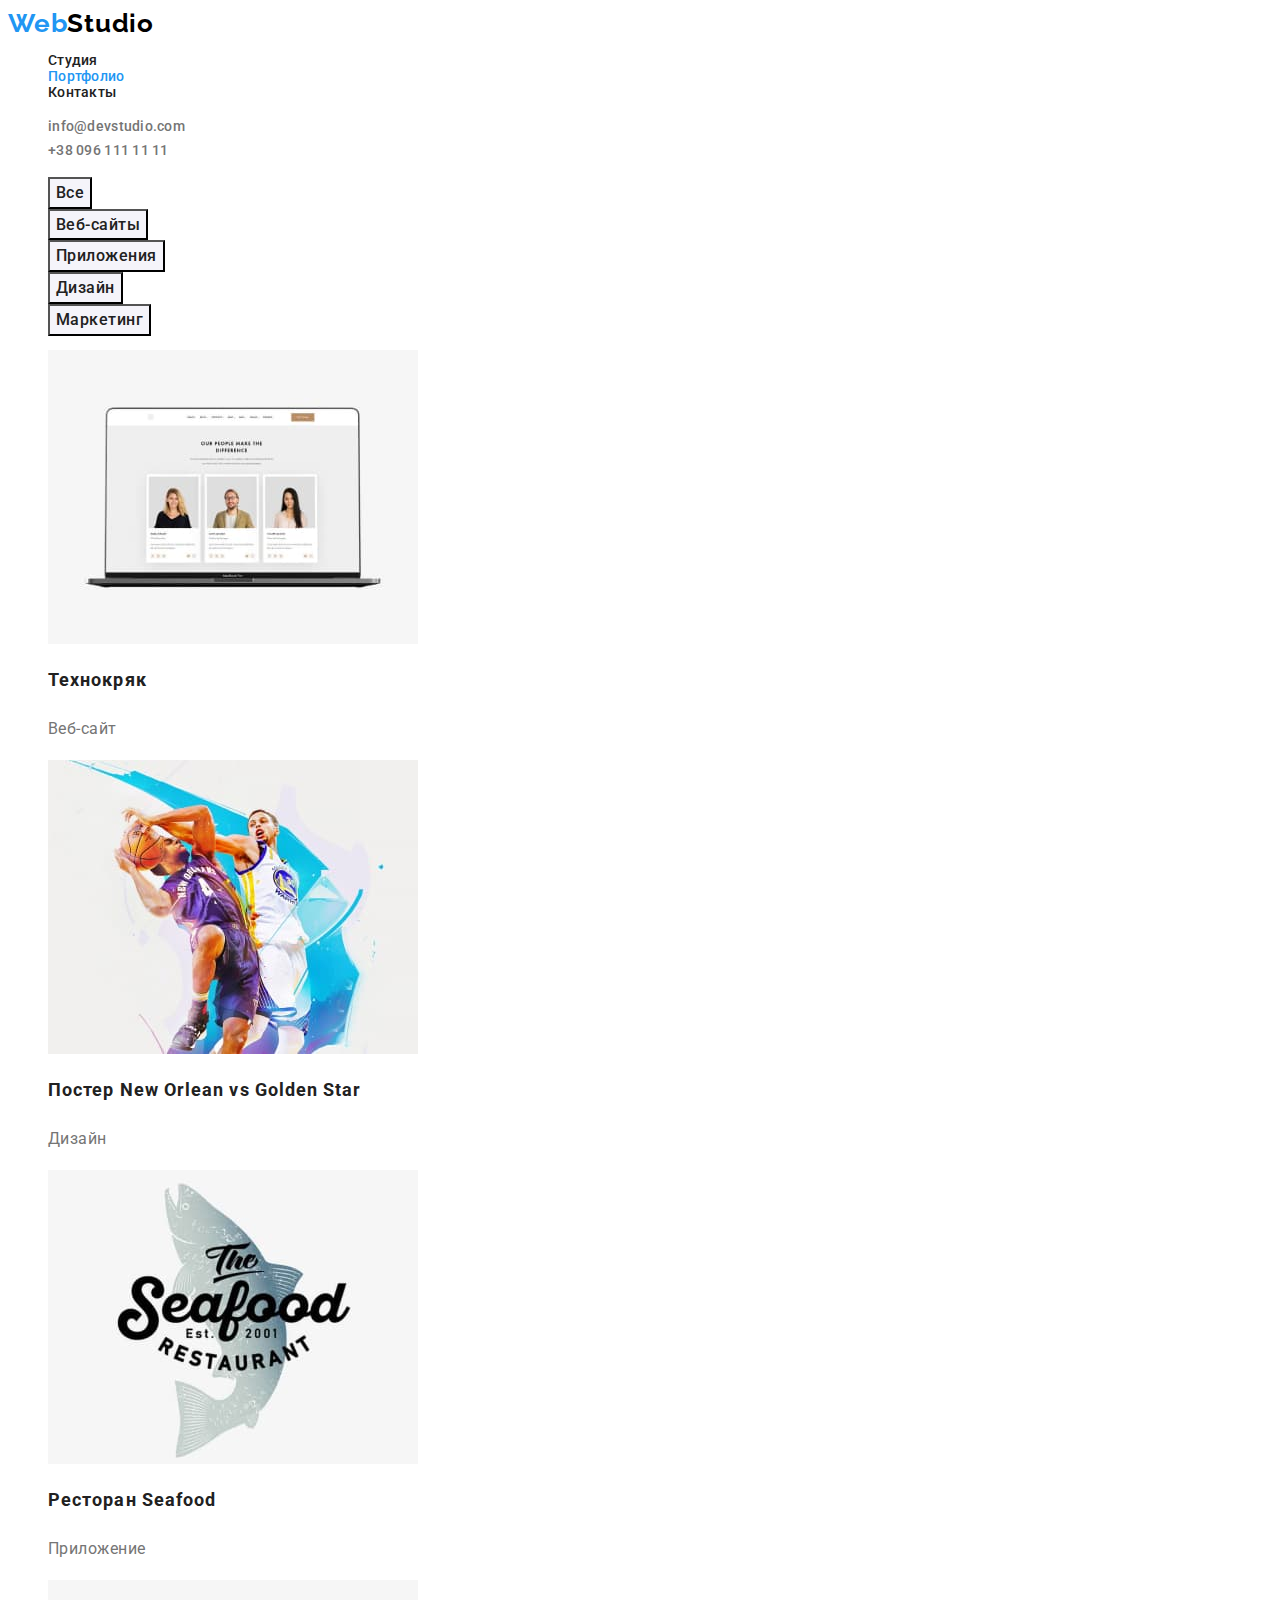
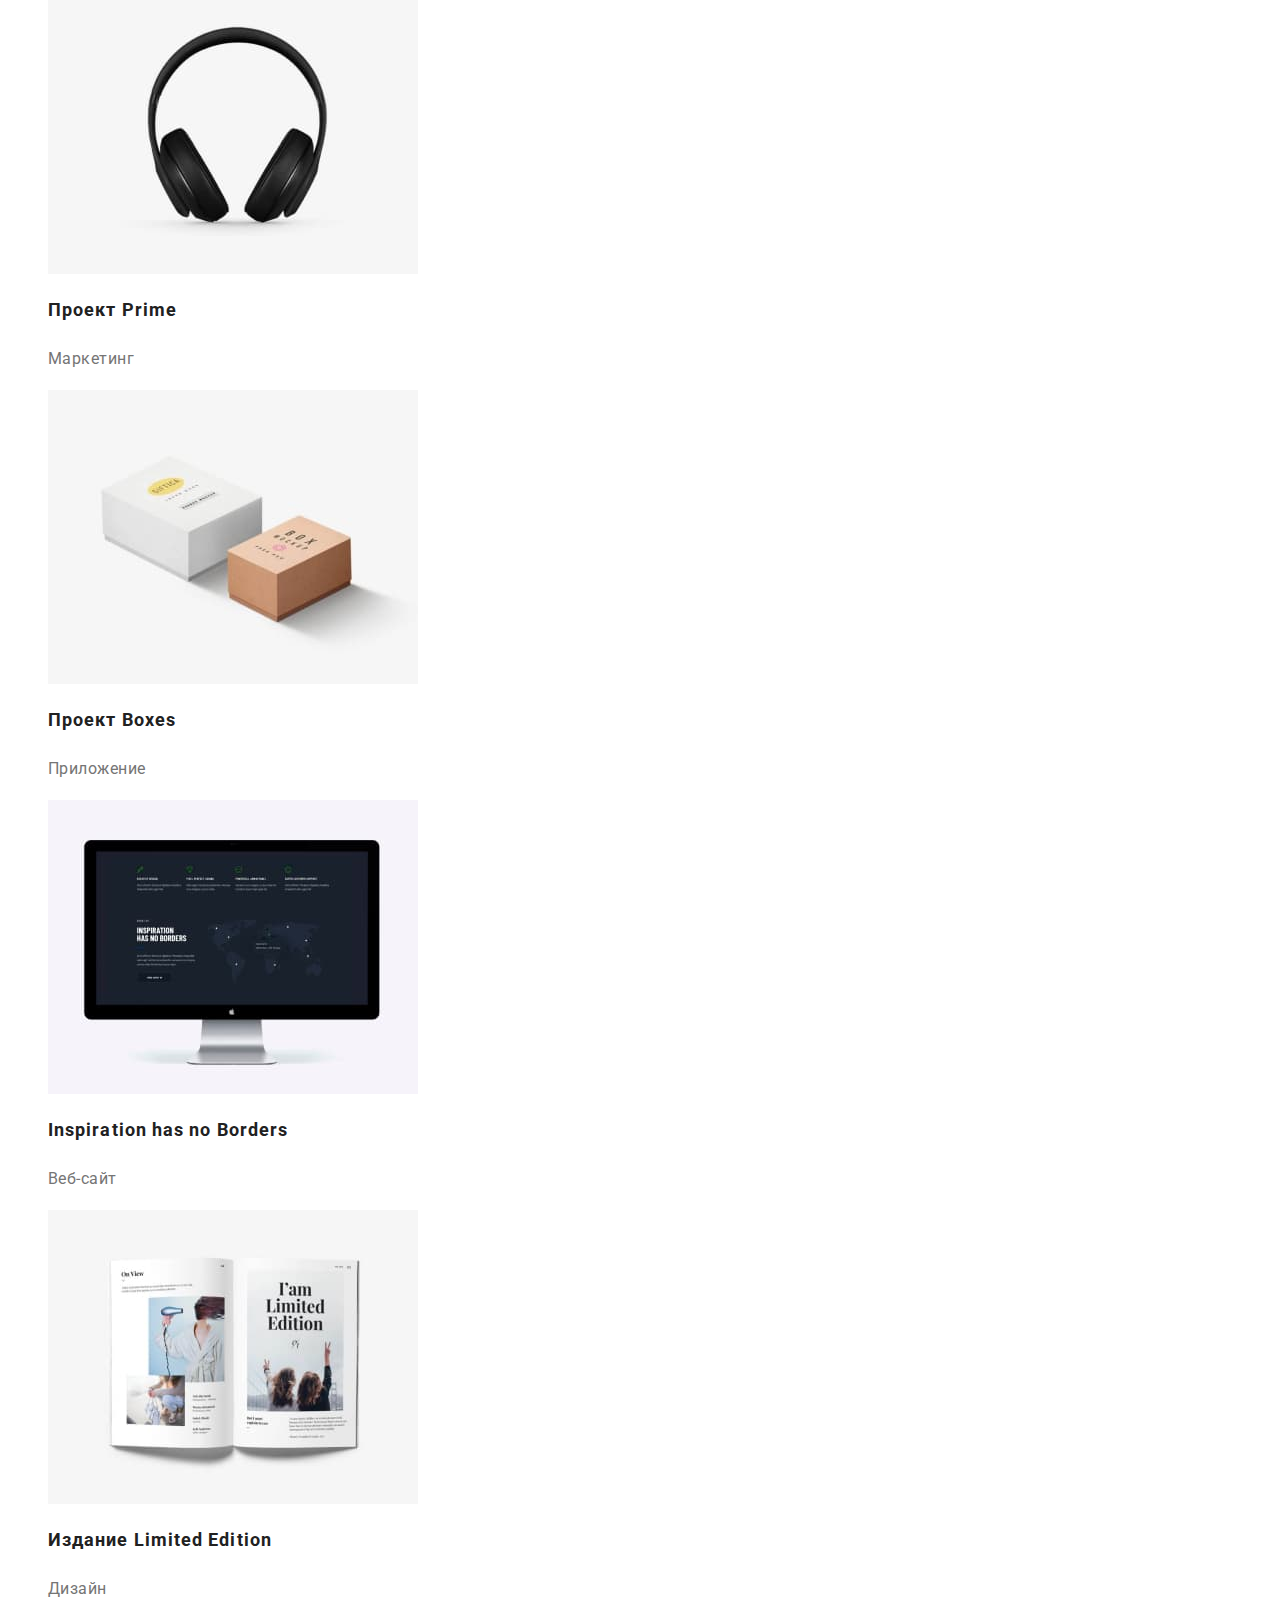
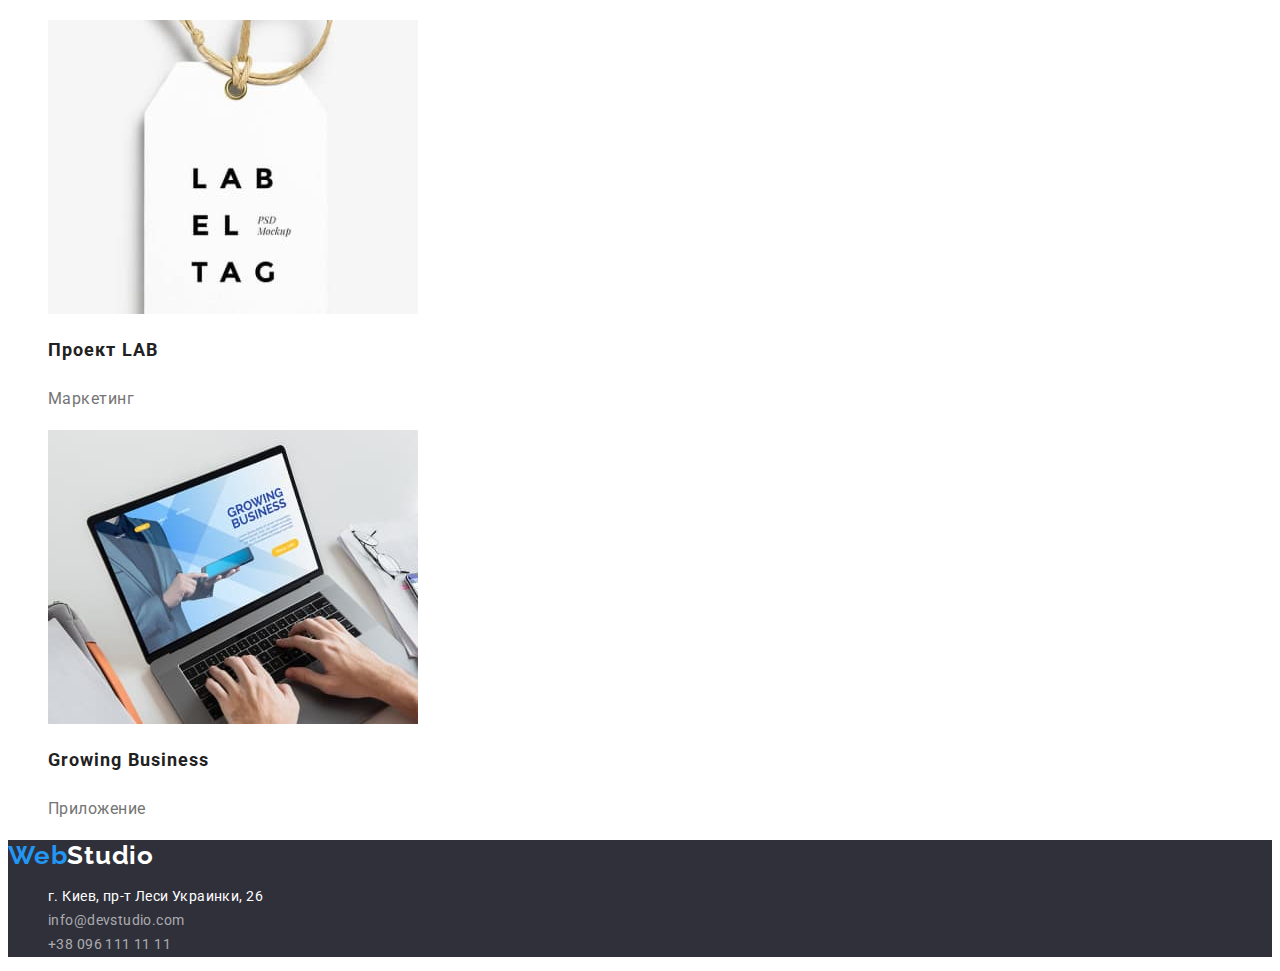
==== portfolio.html @ 0db624c7 "Initial commit" ====
<!DOCTYPE html>
<html lang="ru">
<head>
    <meta charset="UTF-8">
    <meta http-equiv="X-UA-Compatible" content="IE=edge">
    <meta name="viewport" content="width=device-width, initial-scale=1.0">
    <title>Document</title>
    <link rel="preconnect" href="https://fonts.googleapis.com">
<link rel="preconnect" href="https://fonts.gstatic.com" crossorigin>
<link href="https://fonts.googleapis.com/css2?family=Raleway:wght@700&family=Roboto:wght@400;500;700;900&display=swap" rel="stylesheet">
<link rel="stylesheet" href="./css/styles.css">
</head>
<body>
    <header class="header">
        <nav class="navigation">
            <a href="" class="logo link">Web<span class="header-logo">Studio</span></a>
            <ul class="list-item list">
                <li class="item link">
                    <a class="link" href="./index.html">Студия</a>
                </li>
                <li class="item link">
                    <a class="link current" href="./portfolio.html">Портфолио</a>
                </li>
                <li class="item link">
                    <a class="link" href="">Контакты</a>
                </li>
            </ul>
        </nav>
        <ul class="list">
            <li class="contacts-list link">
                <a class="mail link" href="mailto:info@devstudio.com">info@devstudio.com</a>
            </li>
            <li class="contacts-list link">
                <a class="phone link" href="tel:+380961111111">+38 096 111 11 11</a>
            </li>
        </ul>
</header>
<main>

    <!-- кнопки фильтра -->

    <section class="filter">
        <h1 class="visually-hidden">фильтр</h1>
        <ul class="filter-list list">
            <li class="filter-item link">
        <button class="filter-button" type="button">Все</button>
    </li>
    <li class="filter-item link">
        <button class="filter-button" type="button">Веб-сайты</button>
    </li>
    <li class="filter-item link">
        <button class="filter-button" type="button">Приложения</button>
    </li>
    <li class="filter-item link">
        <button class="filter-button" type="button">Дизайн</button>
    </li>
    <li class="filter-item link">
        <button class="filter-button" type="button">Маркетинг</button>
    </li>
    </ul>
        <ul class="work-examples-list list">
            <li class="examples-item link">
                <img src="./images/portfolio/img-tehnokryak.jpg" alt="Технокряк" width="370" height="294">
                <h2 class="header-example">Технокряк</h2>
                <p class="text-example">Веб-сайт</p>
            </li>
            <li class="examples-item link">
                <img src="./images/portfolio/img-poster.jpg" alt="Постер New Orlean vs Golden Star" width="370" height="294">
                <h2 class="header-example">Постер New Orlean vs Golden Star</h2>
                <p class="text-example">Дизайн</p>
            </li>
            <li class="examples-item link">
                <img src="./images/portfolio/img-seafood.jpg" alt="Ресторан Seafood" width="370" height="294">
                <h2 class="header-example">Ресторан Seafood</h2>
                <p class="text-example">Приложение</p>
            </li>
            <li class="examples-item link">
                <img src="./images/portfolio/img-prime.jpg" alt="Проект Prime" width="370" height="294">
                <h2 class="header-example">Проект Prime</h2>
                <p class="text-example">Маркетинг</p>
            </li>
            <li class="examples-item link">
                <img src="./images/portfolio/img-boxes.jpg" alt="Проект Boxes" width="370" height="294">
                <h2 class="header-example">Проект Boxes</h2>
                <p class="text-example">Приложение</p>
            </li>
            <li class="examples-item link">
                <img src="./images/portfolio/img-inspirationhasnoborders.jpg" alt="Inspiration has no Borders" width="370" height="294">
                <h2 class="header-example">Inspiration has no Borders</h2>
                <p class="text-example" >Веб-сайт</p>
            </li>
            <li class="examples-item link">
                <img src="./images/portfolio/img-limitededition.jpg" alt="НИздание Limited Edition" width="370" height="294">
                <h2 class="header-example">Издание Limited Edition</h2>
                <p class="text-example">Дизайн</p>
            </li>
            <li class="examples-item link">
                <img src="./images/portfolio/img-lab.jpg" alt="Проект LAB" width="370" height="294">
                <h2 class="header-example">Проект LAB</h2>
                <p class="text-example">Маркетинг</p>
            </li>
            <li class="examples-item link">
                <img src="./images/portfolio/img-growingbusiness.jpg" alt="Growing Business" width="370" height="294">
                <h2 class="header-example">Growing Business</h2>
                <p class="text-example">Приложение</p>
            </li>
        </ul>
    </section>  
</main>  
<footer class="logo-contacts">
        <a href="" class="logo link">Web<span class="footer-logo">Studio</span> </a>
        <address class="footer-address">
            <ul class="footer-contacts list">
                <li class="link"><a class="contacts-link link" href="https://goo.gl/maps/XvVAJL7zwZZcy64VA" target="_blank"
                        rel="noopener nofollow noreferrer">г. Киев, пр-т Леси Украинки, 26</a></li>
                <li class="link"><a class="contacts-list link" href="mailto:info@devstudio.com">info@devstudio.com</a></li>
                <li class="link"><a class="contacts-list link" href="tel:+380961111111">+38 096 111 11 11</a></li>
            </ul>
</address>
</footer>
</body>
</html>
---- css/styles.css ----
:root {
--main-font:'Roboto', sans-serif;
--secondary-font: 'Raleway', sans-serif;

/* text colors */
--main-txt-cl:#757575;
--secondary-txt-cl:#212121;
--accent-txt-cl: #2196F3; 
--next1-txt-cl: #000000;
--next2-txt-cl: #FFFFFF;

/* bacground colors */ 

--main-bg-cl: #ffffff;
--secondary-bg-cl: #2f303a;
--accent-bg-cl: #2196F3;
--next1-bg-cl:#F5F4FA;

}
/* Главная */
body {
    font-family: var(--main-font);
    font-size: 14px;
    letter-spacing: 0.03em;
    color: var(--main-txt-cl);
    background-color:var(--main-bg-cl)
}
address {
    font-style: normal;
}
.link {
    text-decoration: none;
    color: inherit;
}
.visually-hidden {
    position: absolute;
    width: 1px;
    height: 1px;
    margin: -1px;
    border: 0;
    padding: 0;

    white-space: nowrap;
    clip-path: inset(100%);
    clip: rect(0 0 0 0);
    overflow: hidden;
}
/* навигация */

.logo {
    font-family: var(--secondary-font);
    font-weight: 700;
    font-size: 26px;
    line-height: 1.19;
    letter-spacing: 0.03em;

    color: var(--accent-txt-cl);
}
.header-logo {
    font-family: var(--secondary-font);
    font-weight: 700;
    font-size: 26px;
    line-height: 1.19;
    letter-spacing: 0.03em;

    color: var(--next1-txt-cl);
}
.item {
    font-weight: 500;
    font-size: 14px;
    line-height: 1.14;
    letter-spacing: 0.02em;

    color: var(--secondary-txt-cl);
}
.current {
    color: var(--accent-txt-cl);
}
.link:hover,
.link:focus {
    color: var(--accent-txt-cl);
}
.list {
    list-style: none;
}
/* контакты */

.mail,
.phone {
    font-weight: 500;
    font-size: 14px;
    line-height: 1.14;
    letter-spacing: 0.02em;

    color: var(--main-txt-cl);
}

/* основная часть */
/* hero */
.hero {
    background-color: var(--secondary-bg-cl) ;
}
.title-first {
    font-weight: 900;
    font-size: 44px;
    line-height: 1.36;
    text-align: center;
    letter-spacing: 0.06em;
    text-transform: uppercase;

    color: var(--next2-txt-cl);
}
.button {
    font-family: inherit;
    font-style: normal;
    font-weight: 700;
    font-size: 16px;
    line-height: 1.88;
    display: flex;
    align-items: center;
    text-align: center;
    letter-spacing: 0.06em;

    color: var(--next2-txt-cl);
    background-color: var(--accent-bg-cl);

    cursor: pointer;
}
.button:hover,
.button:focus {
    background-color: #188CE8;
}

/* особенности */

.title-third {
    font-weight: 700;
    font-size: 14px;
    line-height: 1.14;
    letter-spacing: 0.03em;
    text-transform: uppercase;

    color: var(--secondary-txt-cl);
}
.features-text {
    font-size: 14px;
    letter-spacing: 0.03em;
    color: var(--main-txt-cl);
}

/* виды работ */

.work {
    font-weight: 700;
    font-size: 36px;
    line-height: 1.17;
    text-align: center;
    letter-spacing: 0.03em;

    color: var(--secondary-txt-cl);
}

/* команда */

.employees {
    background-color: var(--next1-bg-cl);
}
.team {
    font-weight: 700;
    font-size: 36px;
    line-height: 1.17;
    text-align: center;
    letter-spacing: 0.03em;

    color: var(--secondary-txt-cl);
}
.title-item {
    font-weight: 500;
    font-size: 16px;
    line-height: 1.19;
    text-align: center;
    letter-spacing: 0.03em;

    color: var(--secondary-txt-cl);
}
.team-text {
    font-size: 16px;
    line-height: 1.19;
    text-align: center;
    letter-spacing: 0.03em;

    color: var(--main-txt-cl);
}

/* футер */

.logo-contacts {
    background-color: var(--secondary-bg-cl);
}
.footer-logo {
    font-family: var(--secondary-font);
    font-weight: 700;
    font-size: 26px;
    line-height: 1.19;
    letter-spacing: 0.03em;

    color: var(--next2-txt-cl);
}
.contacts-link {
    font-size: 14px;
    line-height: 1.71;
    letter-spacing: 0.03em;

    color: var(--next2-txt-cl);
}
.contacts-list {
    font-size: 14px;
    line-height: 1.71;
    letter-spacing: 0.03em;

    color: rgba(255, 255, 255, 0.6);
}

/* Portfolio */

/* кнопки фильтра */

.filter-button {
    font-family: inherit;
    font-style: normal;
    font-weight: 500;
    font-size: 16px;
    line-height: 1.62;
    text-align: center;
    letter-spacing: 0.03em;

    color: var(--secondary-txt-cl);
    background-color: var(--next1-bg-cl);
    cursor: pointer;
}
.filter-button:hover,
.filter-button:focus {
    background-color: var(--accent-bg-cl);
    color: #FFFFFF;
}
.filter-item {
    font-family: inherit;
}

/* примеры работ */

.examples-item {
    background-color: var(--main-bg-cl);
}
.header-example {
    font-weight: 700;
    font-size: 18px;
    line-height: 2;
    letter-spacing: 0.06em;

    color: var(--secondary-txt-cl);
}
.text-example {
    font-size: 16px;
    line-height: 1.88;
    letter-spacing: 0.03em;

    color: var(--main-txt-cl);
}
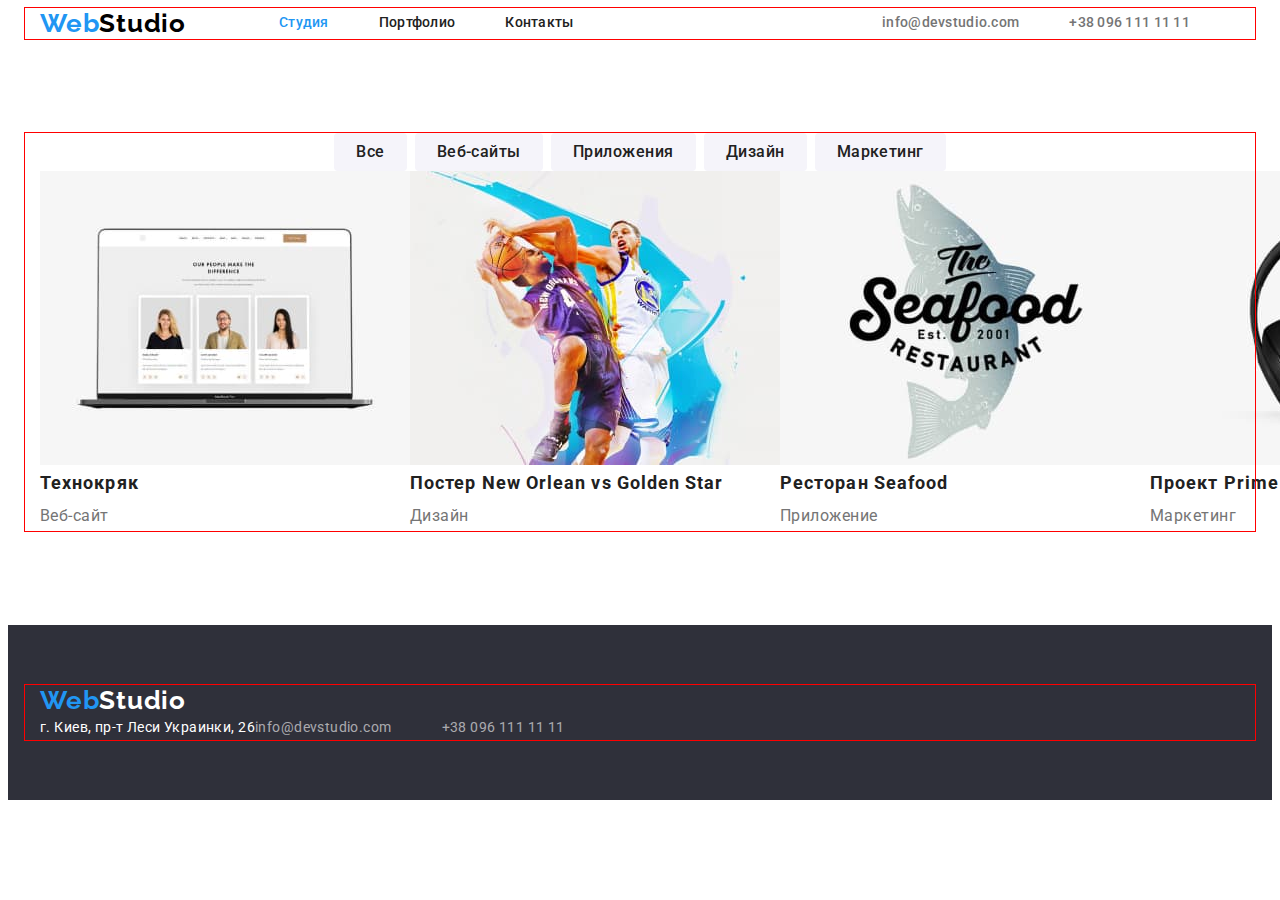
==== commit 302003b2: "оформлен хедер и кнопки в портфолио" ====
--- a/portfolio.html
+++ b/portfolio.html
@@ -8,115 +8,126 @@
     <link rel="preconnect" href="https://fonts.googleapis.com">
 <link rel="preconnect" href="https://fonts.gstatic.com" crossorigin>
 <link href="https://fonts.googleapis.com/css2?family=Raleway:wght@700&family=Roboto:wght@400;500;700;900&display=swap" rel="stylesheet">
+<link rel="stylesheet" href="https://cdnjs.cloudflare.com/ajax/libs/modern-normalize/1.1.0/modern-normalize.min.css"
+    integrity="sha512-wpPYUAdjBVSE4KJnH1VR1HeZfpl1ub8YT/NKx4PuQ5NmX2tKuGu6U/JRp5y+Y8XG2tV+wKQpNHVUX03MfMFn9Q=="
+    crossorigin="anonymous" referrerpolicy="no-referrer" />
+
 <link rel="stylesheet" href="./css/styles.css">
 </head>
 <body>
     <header class="header">
-        <nav class="navigation">
+        <div class="container header-container">
             <a href="" class="logo link">Web<span class="header-logo">Studio</span></a>
-            <ul class="list-item list">
-                <li class="item link">
-                    <a class="link" href="./index.html">Студия</a>
+            <nav class="navigation">
+                <ul class="list-item list">
+                    <li class="item link">
+                        <a class="link current" href="./index.html">Студия</a>
+                    </li>
+                    <li class="item link">
+                        <a class="link" href="./portfolio.html">Портфолио</a>
+                    </li>
+                    <li class="item link">
+                        <a class="link" href="">Контакты</a>
+                    </li>
+                </ul>
+            </nav>
+            <ul class="list">
+                <li class="contacts-list link">
+                    <a class="mail link" href="mailto:info@devstudio.com">info@devstudio.com</a>
                 </li>
-                <li class="item link">
-                    <a class="link current" href="./portfolio.html">Портфолио</a>
-                </li>
-                <li class="item link">
-                    <a class="link" href="">Контакты</a>
+                <li class="contacts-list link">
+                    <a class="phone link" href="tel:+380961111111">+38 096 111 11 11</a>
                 </li>
             </ul>
-        </nav>
-        <ul class="list">
-            <li class="contacts-list link">
-                <a class="mail link" href="mailto:info@devstudio.com">info@devstudio.com</a>
-            </li>
-            <li class="contacts-list link">
-                <a class="phone link" href="tel:+380961111111">+38 096 111 11 11</a>
-            </li>
-        </ul>
+        </div>
 </header>
 <main>
 
     <!-- кнопки фильтра -->
 
     <section class="filter">
-        <h1 class="visually-hidden">фильтр</h1>
-        <ul class="filter-list list">
-            <li class="filter-item link">
-        <button class="filter-button" type="button">Все</button>
-    </li>
-    <li class="filter-item link">
-        <button class="filter-button" type="button">Веб-сайты</button>
-    </li>
-    <li class="filter-item link">
-        <button class="filter-button" type="button">Приложения</button>
-    </li>
-    <li class="filter-item link">
-        <button class="filter-button" type="button">Дизайн</button>
-    </li>
-    <li class="filter-item link">
-        <button class="filter-button" type="button">Маркетинг</button>
-    </li>
-    </ul>
-        <ul class="work-examples-list list">
-            <li class="examples-item link">
-                <img src="./images/portfolio/img-tehnokryak.jpg" alt="Технокряк" width="370" height="294">
-                <h2 class="header-example">Технокряк</h2>
-                <p class="text-example">Веб-сайт</p>
-            </li>
-            <li class="examples-item link">
-                <img src="./images/portfolio/img-poster.jpg" alt="Постер New Orlean vs Golden Star" width="370" height="294">
-                <h2 class="header-example">Постер New Orlean vs Golden Star</h2>
-                <p class="text-example">Дизайн</p>
-            </li>
-            <li class="examples-item link">
-                <img src="./images/portfolio/img-seafood.jpg" alt="Ресторан Seafood" width="370" height="294">
-                <h2 class="header-example">Ресторан Seafood</h2>
-                <p class="text-example">Приложение</p>
-            </li>
-            <li class="examples-item link">
-                <img src="./images/portfolio/img-prime.jpg" alt="Проект Prime" width="370" height="294">
-                <h2 class="header-example">Проект Prime</h2>
-                <p class="text-example">Маркетинг</p>
-            </li>
-            <li class="examples-item link">
-                <img src="./images/portfolio/img-boxes.jpg" alt="Проект Boxes" width="370" height="294">
-                <h2 class="header-example">Проект Boxes</h2>
-                <p class="text-example">Приложение</p>
-            </li>
-            <li class="examples-item link">
-                <img src="./images/portfolio/img-inspirationhasnoborders.jpg" alt="Inspiration has no Borders" width="370" height="294">
-                <h2 class="header-example">Inspiration has no Borders</h2>
-                <p class="text-example" >Веб-сайт</p>
-            </li>
-            <li class="examples-item link">
-                <img src="./images/portfolio/img-limitededition.jpg" alt="НИздание Limited Edition" width="370" height="294">
-                <h2 class="header-example">Издание Limited Edition</h2>
-                <p class="text-example">Дизайн</p>
-            </li>
-            <li class="examples-item link">
-                <img src="./images/portfolio/img-lab.jpg" alt="Проект LAB" width="370" height="294">
-                <h2 class="header-example">Проект LAB</h2>
-                <p class="text-example">Маркетинг</p>
-            </li>
-            <li class="examples-item link">
-                <img src="./images/portfolio/img-growingbusiness.jpg" alt="Growing Business" width="370" height="294">
-                <h2 class="header-example">Growing Business</h2>
-                <p class="text-example">Приложение</p>
-            </li>
-        </ul>
+<div class="container">
+            <h1 class="visually-hidden">фильтр</h1>
+            <ul class="filter-list list">
+                <li class="filter-item link">
+                    <button class="filter-button" type="button">Все</button>
+                </li>
+                <li class="filter-item link">
+                    <button class="filter-button" type="button">Веб-сайты</button>
+                </li>
+                <li class="filter-item link">
+                    <button class="filter-button" type="button">Приложения</button>
+                </li>
+                <li class="filter-item link">
+                    <button class="filter-button" type="button">Дизайн</button>
+                </li>
+                <li class="filter-item link">
+                    <button class="filter-button" type="button">Маркетинг</button>
+                </li>
+            </ul>
+            <ul class="work-examples-list list">
+                <li class="examples-item link">
+                    <img src="./images/portfolio/img-tehnokryak.jpg" alt="Технокряк" width="370" height="294">
+                    <h2 class="header-example">Технокряк</h2>
+                    <p class="text-example">Веб-сайт</p>
+                </li>
+                <li class="examples-item link">
+                    <img src="./images/portfolio/img-poster.jpg" alt="Постер New Orlean vs Golden Star" width="370" height="294">
+                    <h2 class="header-example">Постер New Orlean vs Golden Star</h2>
+                    <p class="text-example">Дизайн</p>
+                </li>
+                <li class="examples-item link">
+                    <img src="./images/portfolio/img-seafood.jpg" alt="Ресторан Seafood" width="370" height="294">
+                    <h2 class="header-example">Ресторан Seafood</h2>
+                    <p class="text-example">Приложение</p>
+                </li>
+                <li class="examples-item link">
+                    <img src="./images/portfolio/img-prime.jpg" alt="Проект Prime" width="370" height="294">
+                    <h2 class="header-example">Проект Prime</h2>
+                    <p class="text-example">Маркетинг</p>
+                </li>
+                <li class="examples-item link">
+                    <img src="./images/portfolio/img-boxes.jpg" alt="Проект Boxes" width="370" height="294">
+                    <h2 class="header-example">Проект Boxes</h2>
+                    <p class="text-example">Приложение</p>
+                </li>
+                <li class="examples-item link">
+                    <img src="./images/portfolio/img-inspirationhasnoborders.jpg" alt="Inspiration has no Borders" width="370"
+                        height="294">
+                    <h2 class="header-example">Inspiration has no Borders</h2>
+                    <p class="text-example">Веб-сайт</p>
+                </li>
+                <li class="examples-item link">
+                    <img src="./images/portfolio/img-limitededition.jpg" alt="НИздание Limited Edition" width="370" height="294">
+                    <h2 class="header-example">Издание Limited Edition</h2>
+                    <p class="text-example">Дизайн</p>
+                </li>
+                <li class="examples-item link">
+                    <img src="./images/portfolio/img-lab.jpg" alt="Проект LAB" width="370" height="294">
+                    <h2 class="header-example">Проект LAB</h2>
+                    <p class="text-example">Маркетинг</p>
+                </li>
+                <li class="examples-item link">
+                    <img src="./images/portfolio/img-growingbusiness.jpg" alt="Growing Business" width="370" height="294">
+                    <h2 class="header-example">Growing Business</h2>
+                    <p class="text-example">Приложение</p>
+                </li>
+            </ul>
+</div>
     </section>  
 </main>  
 <footer class="logo-contacts">
-        <a href="" class="logo link">Web<span class="footer-logo">Studio</span> </a>
-        <address class="footer-address">
-            <ul class="footer-contacts list">
-                <li class="link"><a class="contacts-link link" href="https://goo.gl/maps/XvVAJL7zwZZcy64VA" target="_blank"
-                        rel="noopener nofollow noreferrer">г. Киев, пр-т Леси Украинки, 26</a></li>
-                <li class="link"><a class="contacts-list link" href="mailto:info@devstudio.com">info@devstudio.com</a></li>
-                <li class="link"><a class="contacts-list link" href="tel:+380961111111">+38 096 111 11 11</a></li>
-            </ul>
-</address>
+        <div class="container">
+            <a href="" class="logo link">Web<span class="footer-logo">Studio</span> </a>
+            <address class="footer-address">
+                <ul class="footer-contacts list">
+                    <li class="link"><a class="contacts-link link" href="https://goo.gl/maps/XvVAJL7zwZZcy64VA" target="_blank"
+                            rel="noopener nofollow noreferrer">г. Киев, пр-т Леси Украинки, 26</a></li>
+                    <li class="link"><a class="contacts-list link" href="mailto:info@devstudio.com">info@devstudio.com</a></li>
+                    <li class="link"><a class="contacts-list link" href="tel:+380961111111">+38 096 111 11 11</a></li>
+                </ul>
+            </address>
+        </div>
 </footer>
 </body>
 </html>--- a/css/styles.css
+++ b/css/styles.css
@@ -24,6 +24,15 @@
     letter-spacing: 0.03em;
     color: var(--main-txt-cl);
     background-color:var(--main-bg-cl)
+}
+h1,
+h2,
+h3,
+p{
+    margin: 0;
+}
+img{
+    display: block;
 }
 address {
     font-style: normal;
@@ -45,6 +54,19 @@
     clip: rect(0 0 0 0);
     overflow: hidden;
 }
+.container {
+    outline: 1px solid red;
+
+    width: 1200px;
+    padding-left: 15px;
+    padding-right: 15px;
+    margin-left: auto;
+    margin-right: auto;
+}
+.section {
+    padding-top: 94px;
+    padding-bottom: 94px;
+}
 /* навигация */
 
 .logo {
@@ -72,6 +94,21 @@
     letter-spacing: 0.02em;
 
     color: var(--secondary-txt-cl);
+}
+.item{
+    margin-right: 50px;
+}
+.item:last-child {
+    margin-right: 0;
+}
+.list-item{
+    display: flex;
+    align-items: center;
+}
+.link{
+    display: block;
+    padding-top: 32;
+    padding-bottom: 32;
 }
 .current {
     color: var(--accent-txt-cl);
@@ -82,17 +119,48 @@
 }
 .list {
     list-style: none;
+    padding: 0;
+    margin: 0;
+}
+.list {
+    display: flex;
+    align-items: center;
+}
+.list{
+    margin-right: 0;
+}
+.list:last-child {
+    margin-right: 0;
+}
+.contacts-list{
+    margin-right: 50px;
+}
+.header-container {
+    display: flex;
+    align-items: center;
+}
+.logo{
+    margin-right: 93px;
+}
+.list {
+    margin-left: auto;
 }
 /* контакты */
 
 .mail,
 .phone {
+    display: block;
+
+    padding-top: 32;
+    padding-bottom: 32;
+
     font-weight: 500;
     font-size: 14px;
     line-height: 1.14;
     letter-spacing: 0.02em;
 
     color: var(--main-txt-cl);
+
 }
 
 /* основная часть */
@@ -101,6 +169,10 @@
     background-color: var(--secondary-bg-cl) ;
 }
 .title-first {
+    margin-right: 30px;
+    margin-bottom: 30px;
+
+
     font-weight: 900;
     font-size: 44px;
     line-height: 1.36;
@@ -111,6 +183,12 @@
     color: var(--next2-txt-cl);
 }
 .button {
+    width: 200px;
+    height: 50px;
+    padding: 10px 32px;
+    min-width: 200px;
+    min-height: 50px;
+
     font-family: inherit;
     font-style: normal;
     font-weight: 700;
@@ -125,12 +203,15 @@
     background-color: var(--accent-bg-cl);
 
     cursor: pointer;
+    border:none;
 }
 .button:hover,
 .button:focus {
     background-color: #188CE8;
 }
-
+.hero-container{
+    width: 696px;
+}
 /* особенности */
 
 .title-third {
@@ -193,7 +274,10 @@
 }
 
 /* футер */
-
+.logo-contacts{
+    padding-top: 60px;
+    padding-bottom: 60px;
+}
 .logo-contacts {
     background-color: var(--secondary-bg-cl);
 }
@@ -246,7 +330,26 @@
 .filter-item {
     font-family: inherit;
 }
-
+.filter{
+    padding-top: 94px;
+    padding-bottom: 94px;
+}
+.filter .filter-list{
+    display: flex;
+    align-items: center;
+    justify-content: center;
+}
+.filter .filter-item{
+    margin-right: 8px;
+}
+.filter .filter-item:last-child {
+    margin-right: 0;
+}
+.filter-button{
+    padding: 6px 22px;
+    border: none;
+    border-radius: 4px;
+}
 /* примеры работ */
 
 .examples-item {
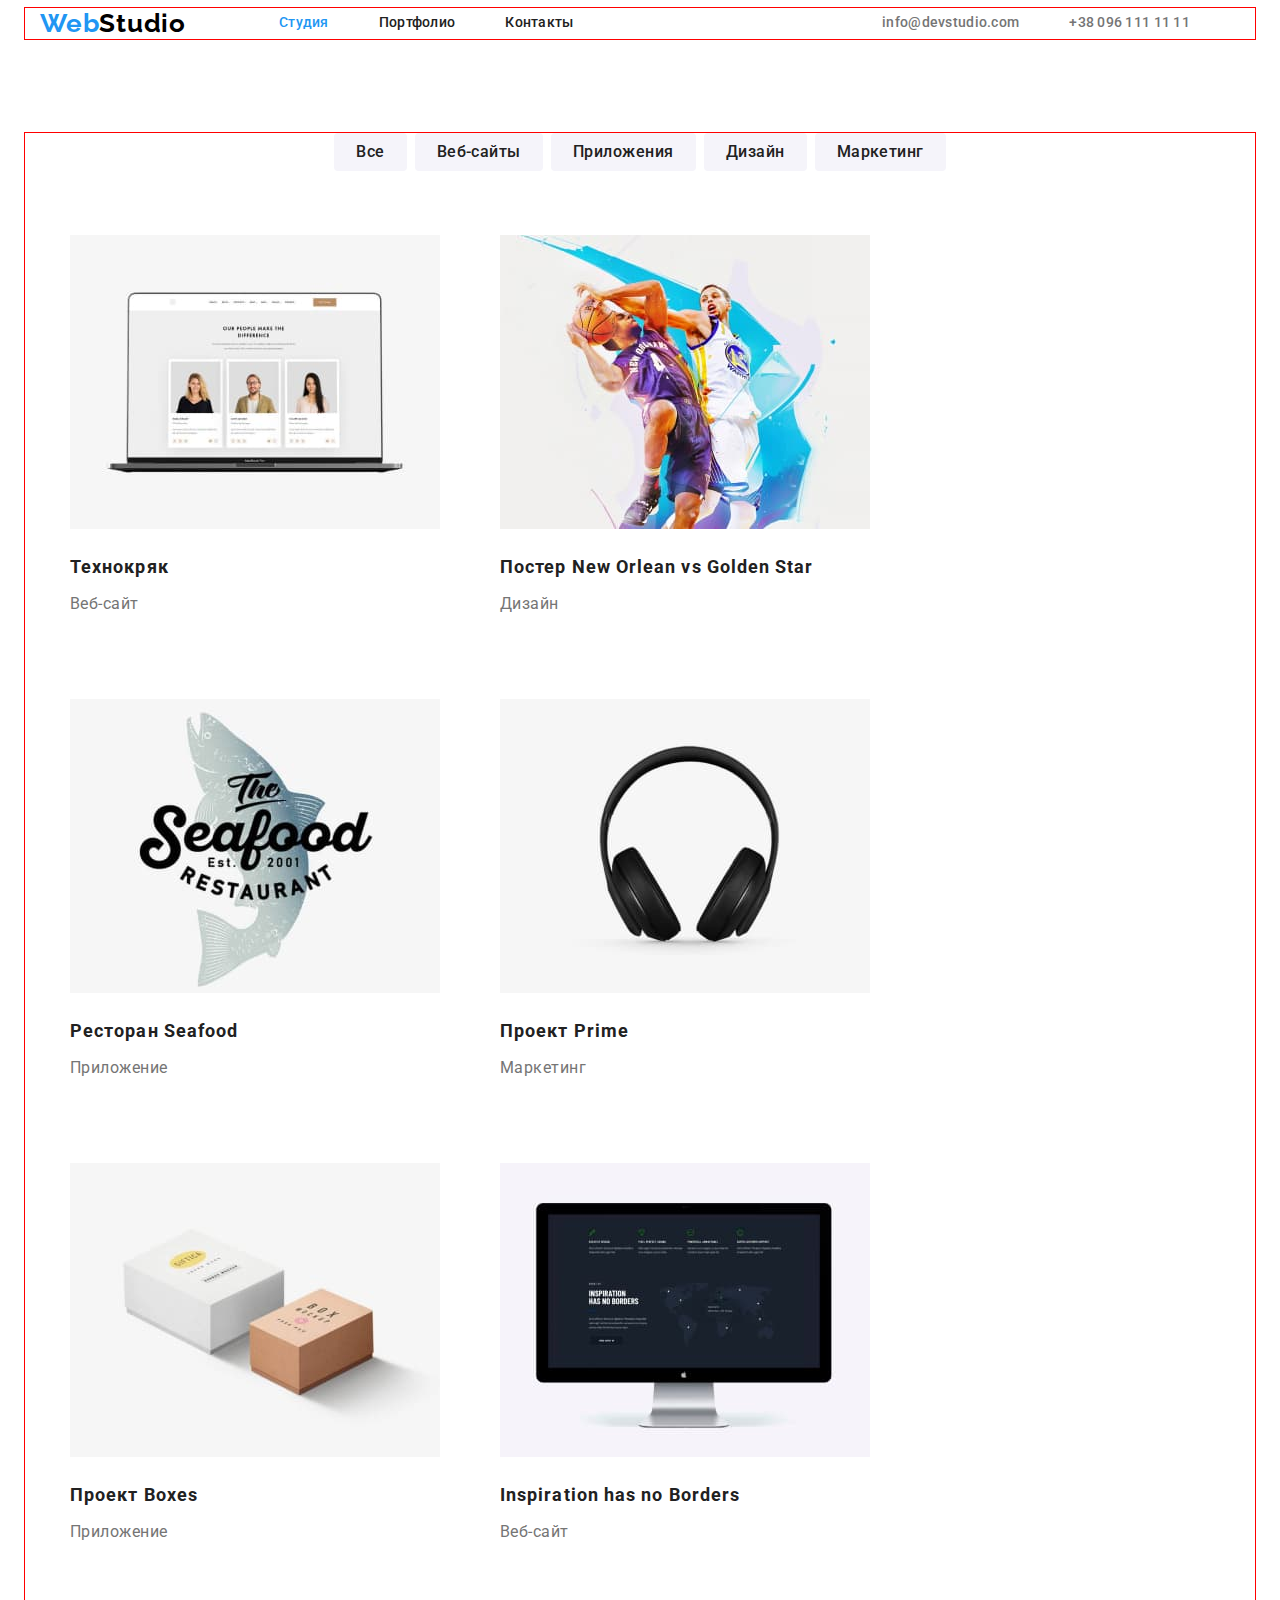
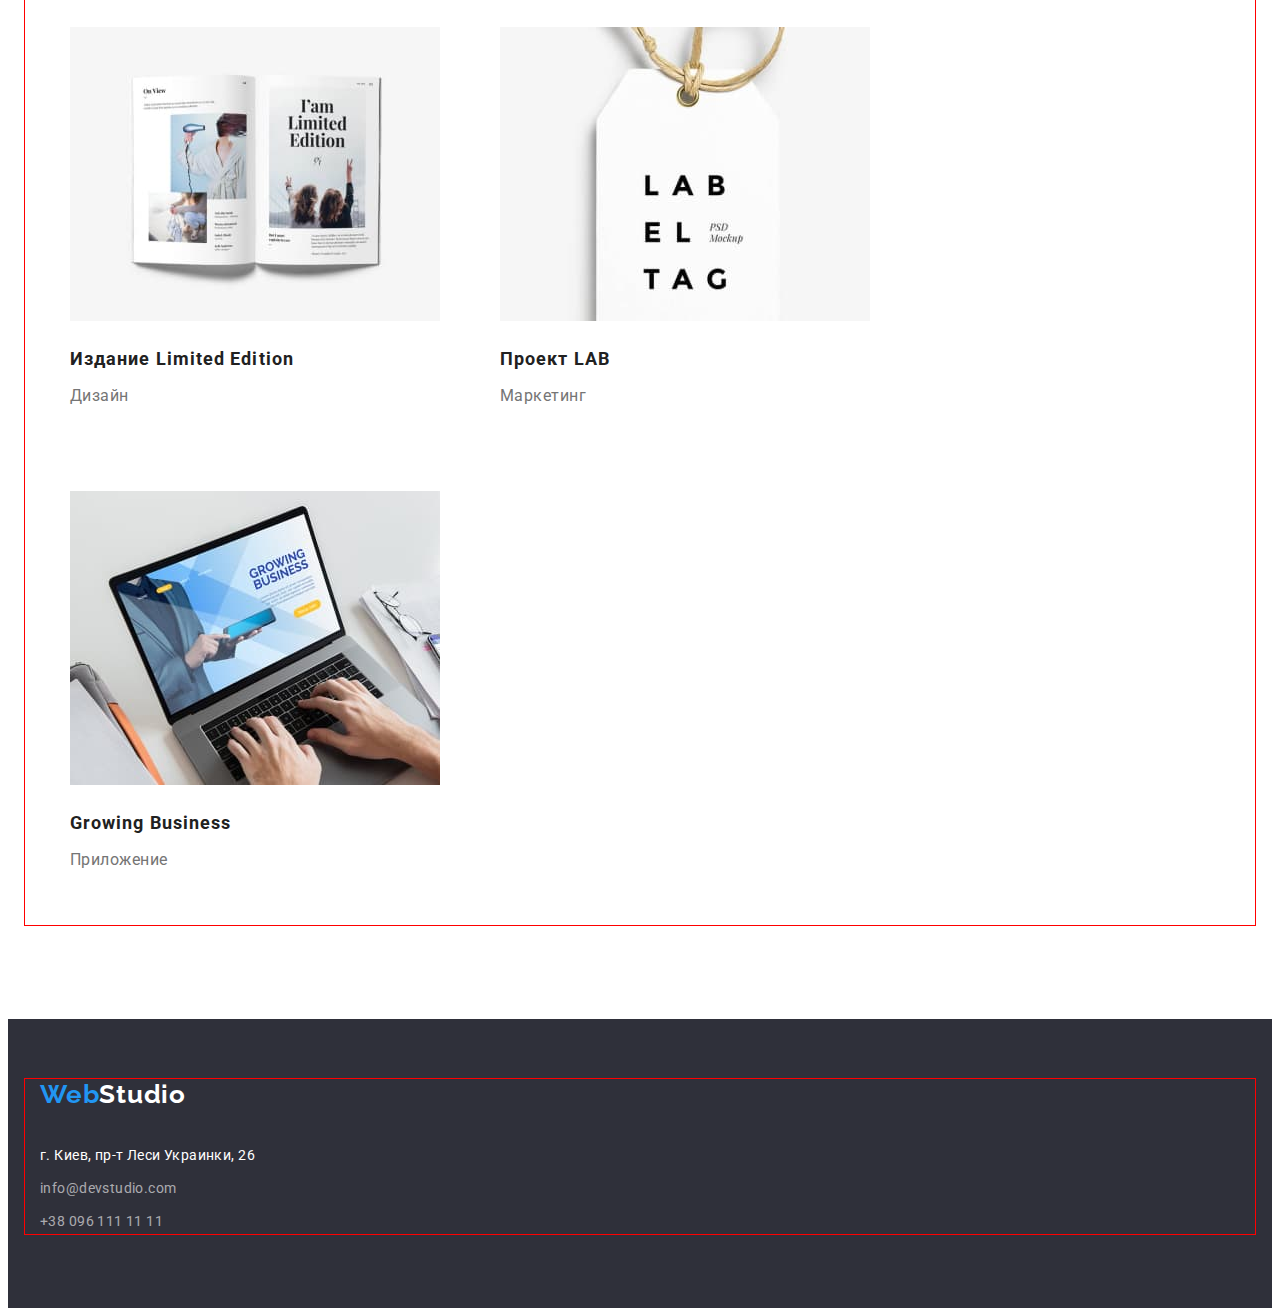
==== commit bcb5471c: "сделаны главная и портфолио" ====
--- a/portfolio.html
+++ b/portfolio.html
@@ -46,7 +46,7 @@
     <!-- кнопки фильтра -->
 
     <section class="filter">
-<div class="container">
+<div class="container portfolio-container">
             <h1 class="visually-hidden">фильтр</h1>
             <ul class="filter-list list">
                 <li class="filter-item link">
@@ -67,48 +67,48 @@
             </ul>
             <ul class="work-examples-list list">
                 <li class="examples-item link">
-                    <img src="./images/portfolio/img-tehnokryak.jpg" alt="Технокряк" width="370" height="294">
+                    <img class="img-example" src="./images/portfolio/img-tehnokryak.jpg" alt="Технокряк" width="370" height="294">
                     <h2 class="header-example">Технокряк</h2>
                     <p class="text-example">Веб-сайт</p>
                 </li>
                 <li class="examples-item link">
-                    <img src="./images/portfolio/img-poster.jpg" alt="Постер New Orlean vs Golden Star" width="370" height="294">
+                    <img class="img-example" src="./images/portfolio/img-poster.jpg" alt="Постер New Orlean vs Golden Star" width="370" height="294">
                     <h2 class="header-example">Постер New Orlean vs Golden Star</h2>
                     <p class="text-example">Дизайн</p>
                 </li>
                 <li class="examples-item link">
-                    <img src="./images/portfolio/img-seafood.jpg" alt="Ресторан Seafood" width="370" height="294">
+                    <img class="img-example" src="./images/portfolio/img-seafood.jpg" alt="Ресторан Seafood" width="370" height="294">
                     <h2 class="header-example">Ресторан Seafood</h2>
                     <p class="text-example">Приложение</p>
                 </li>
                 <li class="examples-item link">
-                    <img src="./images/portfolio/img-prime.jpg" alt="Проект Prime" width="370" height="294">
+                    <img class="img-example" src="./images/portfolio/img-prime.jpg" alt="Проект Prime" width="370" height="294">
                     <h2 class="header-example">Проект Prime</h2>
                     <p class="text-example">Маркетинг</p>
                 </li>
                 <li class="examples-item link">
-                    <img src="./images/portfolio/img-boxes.jpg" alt="Проект Boxes" width="370" height="294">
+                    <img class="img-example" src="./images/portfolio/img-boxes.jpg" alt="Проект Boxes" width="370" height="294">
                     <h2 class="header-example">Проект Boxes</h2>
                     <p class="text-example">Приложение</p>
                 </li>
                 <li class="examples-item link">
-                    <img src="./images/portfolio/img-inspirationhasnoborders.jpg" alt="Inspiration has no Borders" width="370"
+                    <img class="img-example" src="./images/portfolio/img-inspirationhasnoborders.jpg" alt="Inspiration has no Borders" width="370"
                         height="294">
                     <h2 class="header-example">Inspiration has no Borders</h2>
                     <p class="text-example">Веб-сайт</p>
                 </li>
                 <li class="examples-item link">
-                    <img src="./images/portfolio/img-limitededition.jpg" alt="НИздание Limited Edition" width="370" height="294">
+                    <img class="img-example" src="./images/portfolio/img-limitededition.jpg" alt="НИздание Limited Edition" width="370" height="294">
                     <h2 class="header-example">Издание Limited Edition</h2>
                     <p class="text-example">Дизайн</p>
                 </li>
                 <li class="examples-item link">
-                    <img src="./images/portfolio/img-lab.jpg" alt="Проект LAB" width="370" height="294">
+                    <img class="img-example" src="./images/portfolio/img-lab.jpg" alt="Проект LAB" width="370" height="294">
                     <h2 class="header-example">Проект LAB</h2>
                     <p class="text-example">Маркетинг</p>
                 </li>
                 <li class="examples-item link">
-                    <img src="./images/portfolio/img-growingbusiness.jpg" alt="Growing Business" width="370" height="294">
+                    <img class="img-example" src="./images/portfolio/img-growingbusiness.jpg" alt="Growing Business" width="370" height="294">
                     <h2 class="header-example">Growing Business</h2>
                     <p class="text-example">Приложение</p>
                 </li>
@@ -117,14 +117,16 @@
     </section>  
 </main>  
 <footer class="logo-contacts">
-        <div class="container">
+        <div class="container footer-container">
             <a href="" class="logo link">Web<span class="footer-logo">Studio</span> </a>
             <address class="footer-address">
-                <ul class="footer-contacts list">
-                    <li class="link"><a class="contacts-link link" href="https://goo.gl/maps/XvVAJL7zwZZcy64VA" target="_blank"
-                            rel="noopener nofollow noreferrer">г. Киев, пр-т Леси Украинки, 26</a></li>
-                    <li class="link"><a class="contacts-list link" href="mailto:info@devstudio.com">info@devstudio.com</a></li>
-                    <li class="link"><a class="contacts-list link" href="tel:+380961111111">+38 096 111 11 11</a></li>
+                <ul class="footer-contacts footer-list">
+                    <li class="link footer-link"><a class="contacts-link link" href="https://goo.gl/maps/XvVAJL7zwZZcy64VA"
+                            target="_blank" rel="noopener nofollow noreferrer">г. Киев, пр-т Леси Украинки, 26</a></li>
+                    <li class="link footer-link"><a class="contacts-list link"
+                            href="mailto:info@devstudio.com">info@devstudio.com</a></li>
+                    <li class="link footer-link"><a class="contacts-list link" href="tel:+380961111111">+38 096 111 11 11</a>
+                    </li>
                 </ul>
             </address>
         </div>
--- a/css/styles.css
+++ b/css/styles.css
@@ -33,6 +33,8 @@
 }
 img{
     display: block;
+    max-width: 100%;
+    height: auto;
 }
 address {
     font-style: normal;
@@ -60,8 +62,8 @@
     width: 1200px;
     padding-left: 15px;
     padding-right: 15px;
-    margin-left: auto;
-    margin-right: auto;
+    margin: 0 auto;
+
 }
 .section {
     padding-top: 94px;
@@ -95,20 +97,20 @@
 
     color: var(--secondary-txt-cl);
 }
-.item{
+.item {
     margin-right: 50px;
-}
-.item:last-child {
-    margin-right: 0;
-}
-.list-item{
-    display: flex;
-    align-items: center;
-}
-.link{
-    display: block;
+    display: block;
+}
+.link {
     padding-top: 32;
     padding-bottom: 32;
+}
+.item:last-child {
+    margin-right: 0;
+}
+.list-item{
+    display: flex;
+    align-items: center;
 }
 .current {
     color: var(--accent-txt-cl);
@@ -118,16 +120,13 @@
     color: var(--accent-txt-cl);
 }
 .list {
+    display: flex;
+    align-items: center;
+    margin-right: 0;
     list-style: none;
     padding: 0;
     margin: 0;
-}
-.list {
-    display: flex;
-    align-items: center;
-}
-.list{
-    margin-right: 0;
+    margin-left: auto;
 }
 .list:last-child {
     margin-right: 0;
@@ -142,15 +141,12 @@
 .logo{
     margin-right: 93px;
 }
-.list {
-    margin-left: auto;
-}
+
 /* контакты */
 
 .mail,
 .phone {
     display: block;
-
     padding-top: 32;
     padding-bottom: 32;
 
@@ -169,9 +165,8 @@
     background-color: var(--secondary-bg-cl) ;
 }
 .title-first {
-    margin-right: 30px;
+    margin: 0 auto;
     margin-bottom: 30px;
-
 
     font-weight: 900;
     font-size: 44px;
@@ -183,12 +178,13 @@
     color: var(--next2-txt-cl);
 }
 .button {
-    width: 200px;
-    height: 50px;
+
     padding: 10px 32px;
     min-width: 200px;
     min-height: 50px;
-
+    margin: 0 auto;
+    border-radius: 4px;
+    
     font-family: inherit;
     font-style: normal;
     font-weight: 700;
@@ -210,7 +206,17 @@
     background-color: #188CE8;
 }
 .hero-container{
+    display: block;
+
+    text-align: center;
+    flex-direction:column;
+    justify-content:center;
+    padding-top: 200px;
+    padding-bottom: 200px;
+}
+.hero .title-first{
     width: 696px;
+    margin-bottom: 30px;
 }
 /* особенности */
 
@@ -228,10 +234,32 @@
     letter-spacing: 0.03em;
     color: var(--main-txt-cl);
 }
+.features-container {
+    display: block;
+}
+.features .features-list {
+    display: flex;
+}
+.features .features-item {
+    margin-right: 30px;
+}
+.features .features-item:last-child {
+    margin-right: 0;
+}
+.features-item {
+    width: 270px;
+}
+.title-third {
+    width: 270px;
+}
+.features .title-third {
+    margin-bottom: 10px;
+}
 
 /* виды работ */
 
 .work {
+    margin-bottom: 50px;
     font-weight: 700;
     font-size: 36px;
     line-height: 1.17;
@@ -240,8 +268,50 @@
 
     color: var(--secondary-txt-cl);
 }
+.work-container {
+    display: block;
+}
+.list {
+    display: flex;
+}
+.work-description .work-item {
+    margin-right: 30px;
+}
+.work-description .work-item:last-child {
+    margin-right: 0;
+}
+
+
 
 /* команда */
+
+.employees-container {
+    display: block;
+}
+.employees .team{
+    margin-bottom: 50px;
+}
+.list {
+    display: flex;
+}
+.employees .team-item {
+    margin-right: 30px;
+}
+.employees .team-item:last-child {
+    margin-right: 0;
+}
+.employees .team-item{
+    display: block;
+}
+.img-team {
+    margin-bottom: 30px;
+}
+.title-item {
+    margin-bottom: 10px;
+}
+.team-text {
+    margin-bottom: 30px;
+}
 
 .employees {
     background-color: var(--next1-bg-cl);
@@ -274,11 +344,10 @@
 }
 
 /* футер */
-.logo-contacts{
+
+.logo-contacts {
     padding-top: 60px;
     padding-bottom: 60px;
-}
-.logo-contacts {
     background-color: var(--secondary-bg-cl);
 }
 .footer-logo {
@@ -304,9 +373,36 @@
 
     color: rgba(255, 255, 255, 0.6);
 }
+.logo-contacts .footer-container {
+display: block;
+
+}
+
+.logo-contacts .logo{
+    margin-bottom: 20px;
+    display: inline-block;
+    
+}
+.logo-contacts .footer-link {
+    display: block;
+    max-width: 231px;
+}
+.logo-contacts .footer-link {
+    margin-bottom: 9px;
+}
+.footer-list {
+    padding: 0;
+}
+
+
 
 /* Portfolio */
-
+.portfolio-container {
+    display: block;
+}
+.filter-list {
+    margin-bottom: 34px;
+}
 /* кнопки фильтра */
 
 .filter-button {
@@ -350,6 +446,25 @@
     border: none;
     border-radius: 4px;
 }
+.filter .work-examples-list{
+    display: flex;
+    flex-wrap: wrap;
+}
+.examples-item {
+    display: block;
+    width: 370px;
+    height: 404px;
+    padding: 30px;
+}
+.img-example {
+    margin-bottom: 20px;
+}
+.header-example {
+    margin-bottom: 4px;
+}
+.text-example {
+    margin-bottom: 20px;
+}
 /* примеры работ */
 
 .examples-item {
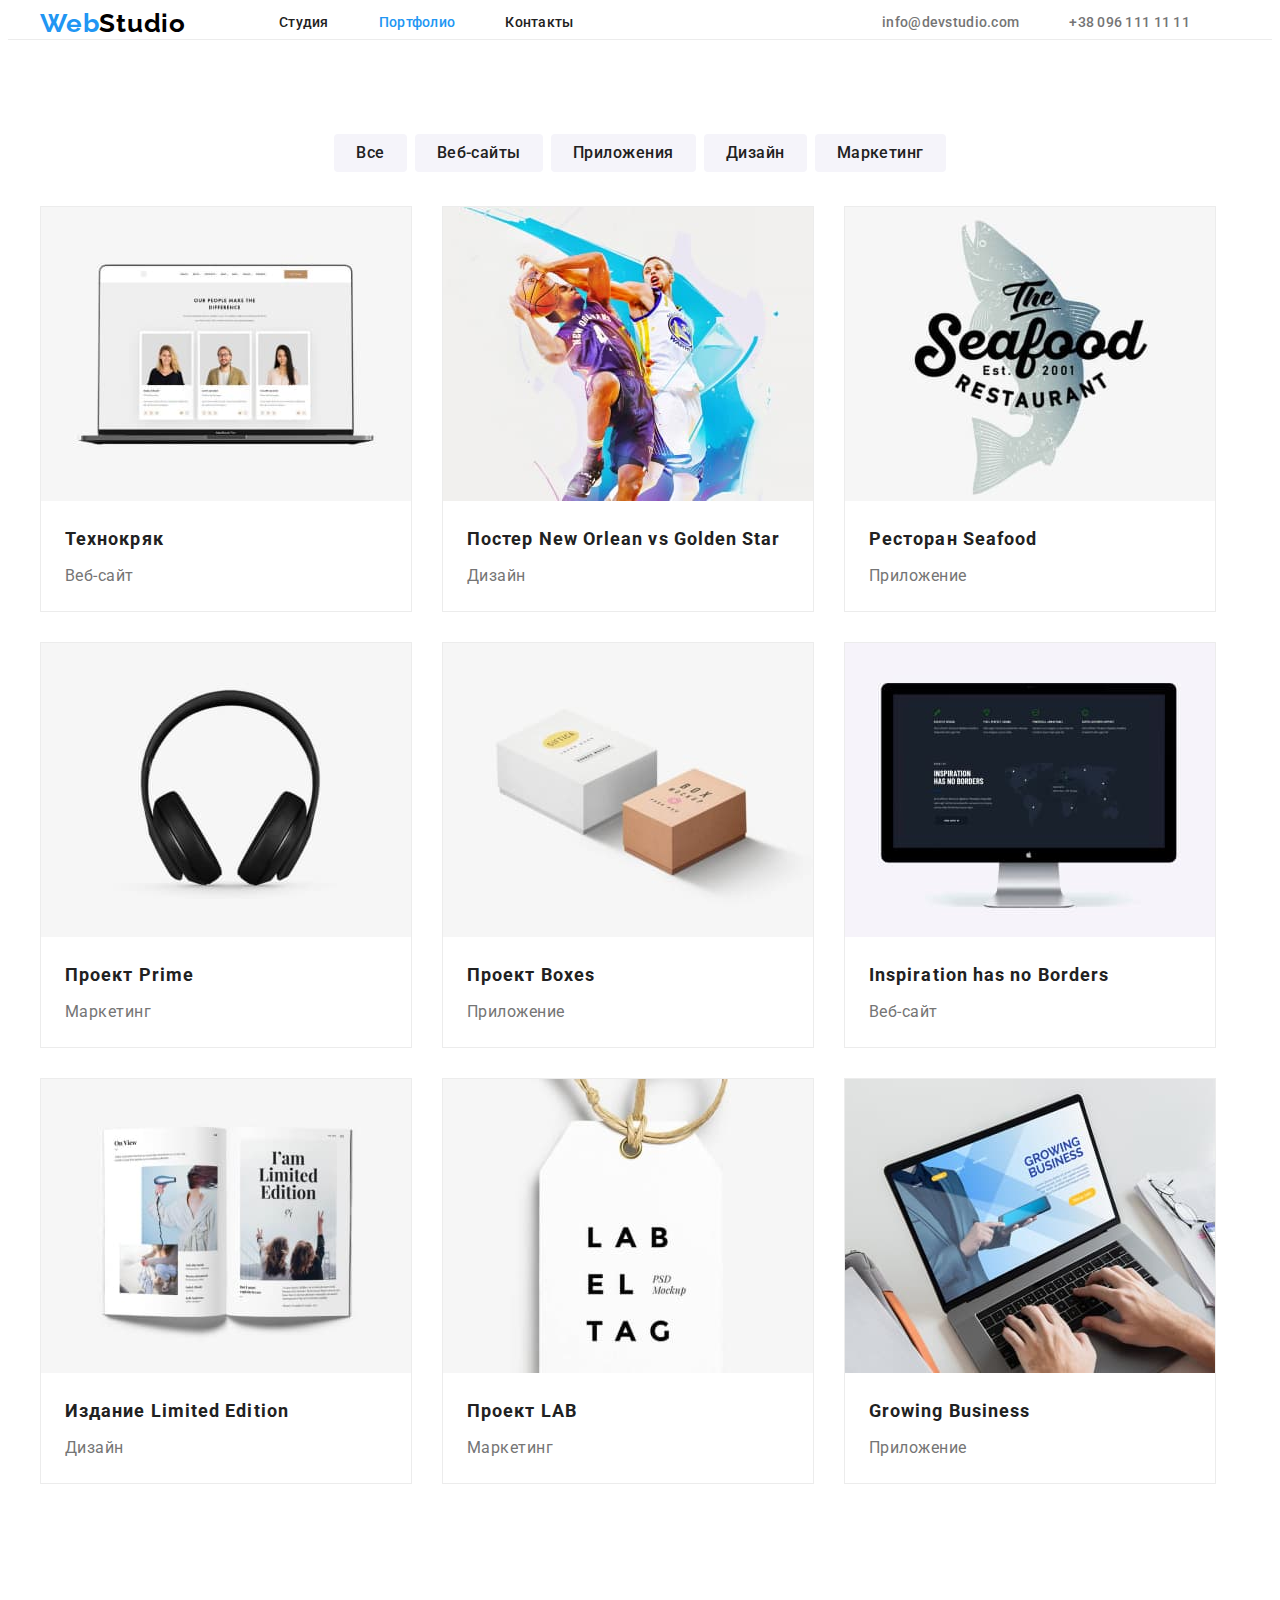
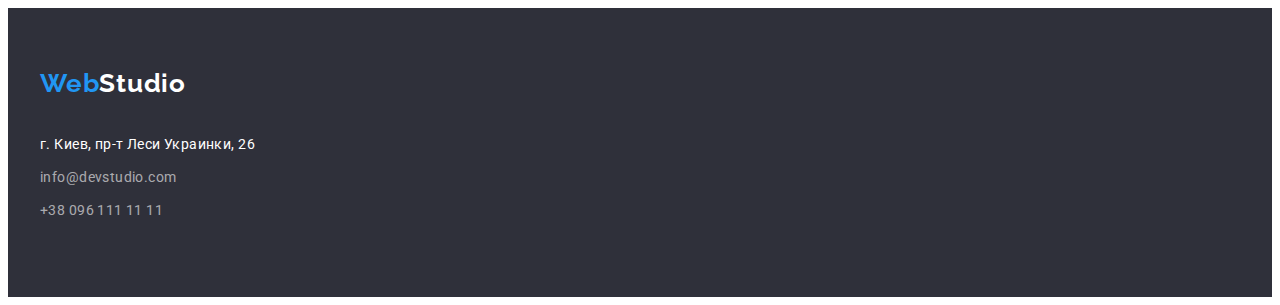
==== commit c7c59d43: "слетел курсор на портфолио" ====
--- a/portfolio.html
+++ b/portfolio.html
@@ -21,10 +21,10 @@
             <nav class="navigation">
                 <ul class="list-item list">
                     <li class="item link">
-                        <a class="link current" href="./index.html">Студия</a>
+                        <a class="link" href="./index.html">Студия</a>
                     </li>
                     <li class="item link">
-                        <a class="link" href="./portfolio.html">Портфолио</a>
+                        <a class="link current" href="./portfolio.html">Портфолио</a>
                     </li>
                     <li class="item link">
                         <a class="link" href="">Контакты</a>
--- a/css/styles.css
+++ b/css/styles.css
@@ -16,6 +16,7 @@
 --accent-bg-cl: #2196F3;
 --next1-bg-cl:#F5F4FA;
 
+--border-cl:#ECECEC;
 }
 /* Главная */
 body {
@@ -57,13 +58,10 @@
     overflow: hidden;
 }
 .container {
-    outline: 1px solid red;
-
     width: 1200px;
     padding-left: 15px;
     padding-right: 15px;
     margin: 0 auto;
-
 }
 .section {
     padding-top: 94px;
@@ -141,6 +139,9 @@
 .logo{
     margin-right: 93px;
 }
+.header {
+    border-bottom: 1px solid var(--border-cl);
+}
 
 /* контакты */
 
@@ -156,7 +157,6 @@
     letter-spacing: 0.02em;
 
     color: var(--main-txt-cl);
-
 }
 
 /* основная часть */
@@ -281,8 +281,6 @@
     margin-right: 0;
 }
 
-
-
 /* команда */
 
 .employees-container {
@@ -374,8 +372,7 @@
     color: rgba(255, 255, 255, 0.6);
 }
 .logo-contacts .footer-container {
-display: block;
-
+    display: block;
 }
 
 .logo-contacts .logo{
@@ -450,21 +447,7 @@
     display: flex;
     flex-wrap: wrap;
 }
-.examples-item {
-    display: block;
-    width: 370px;
-    height: 404px;
-    padding: 30px;
-}
-.img-example {
-    margin-bottom: 20px;
-}
-.header-example {
-    margin-bottom: 4px;
-}
-.text-example {
-    margin-bottom: 20px;
-}
+
 /* примеры работ */
 
 .examples-item {
@@ -485,5 +468,39 @@
 
     color: var(--main-txt-cl);
 }
-
-
+.examples-item {
+    display: block;
+    width: 370px;
+    align-items: center;
+    border: 1px solid var(--border-cl);
+    /* height: 404px; */
+    /* padding: 30px; */
+    margin-right: 30px;
+    margin-bottom: 30px;
+    /* margin-left: 0;
+    margin-top: ; */
+}
+
+.examples-item:nth-of-type(3n) {
+    margin-right: 0;
+    /* margin-bottom: 0; */
+}
+
+.work-examples-list {
+    flex-basis: calc((100% - 30px) / 3);
+}
+
+.img-example {
+    margin-bottom: 20px;
+}
+
+.header-example {
+    margin-bottom: 4px;
+    margin-left: 24px;
+}
+
+.text-example {
+    margin-bottom: 20px;
+    margin-left: 24px;
+}
+
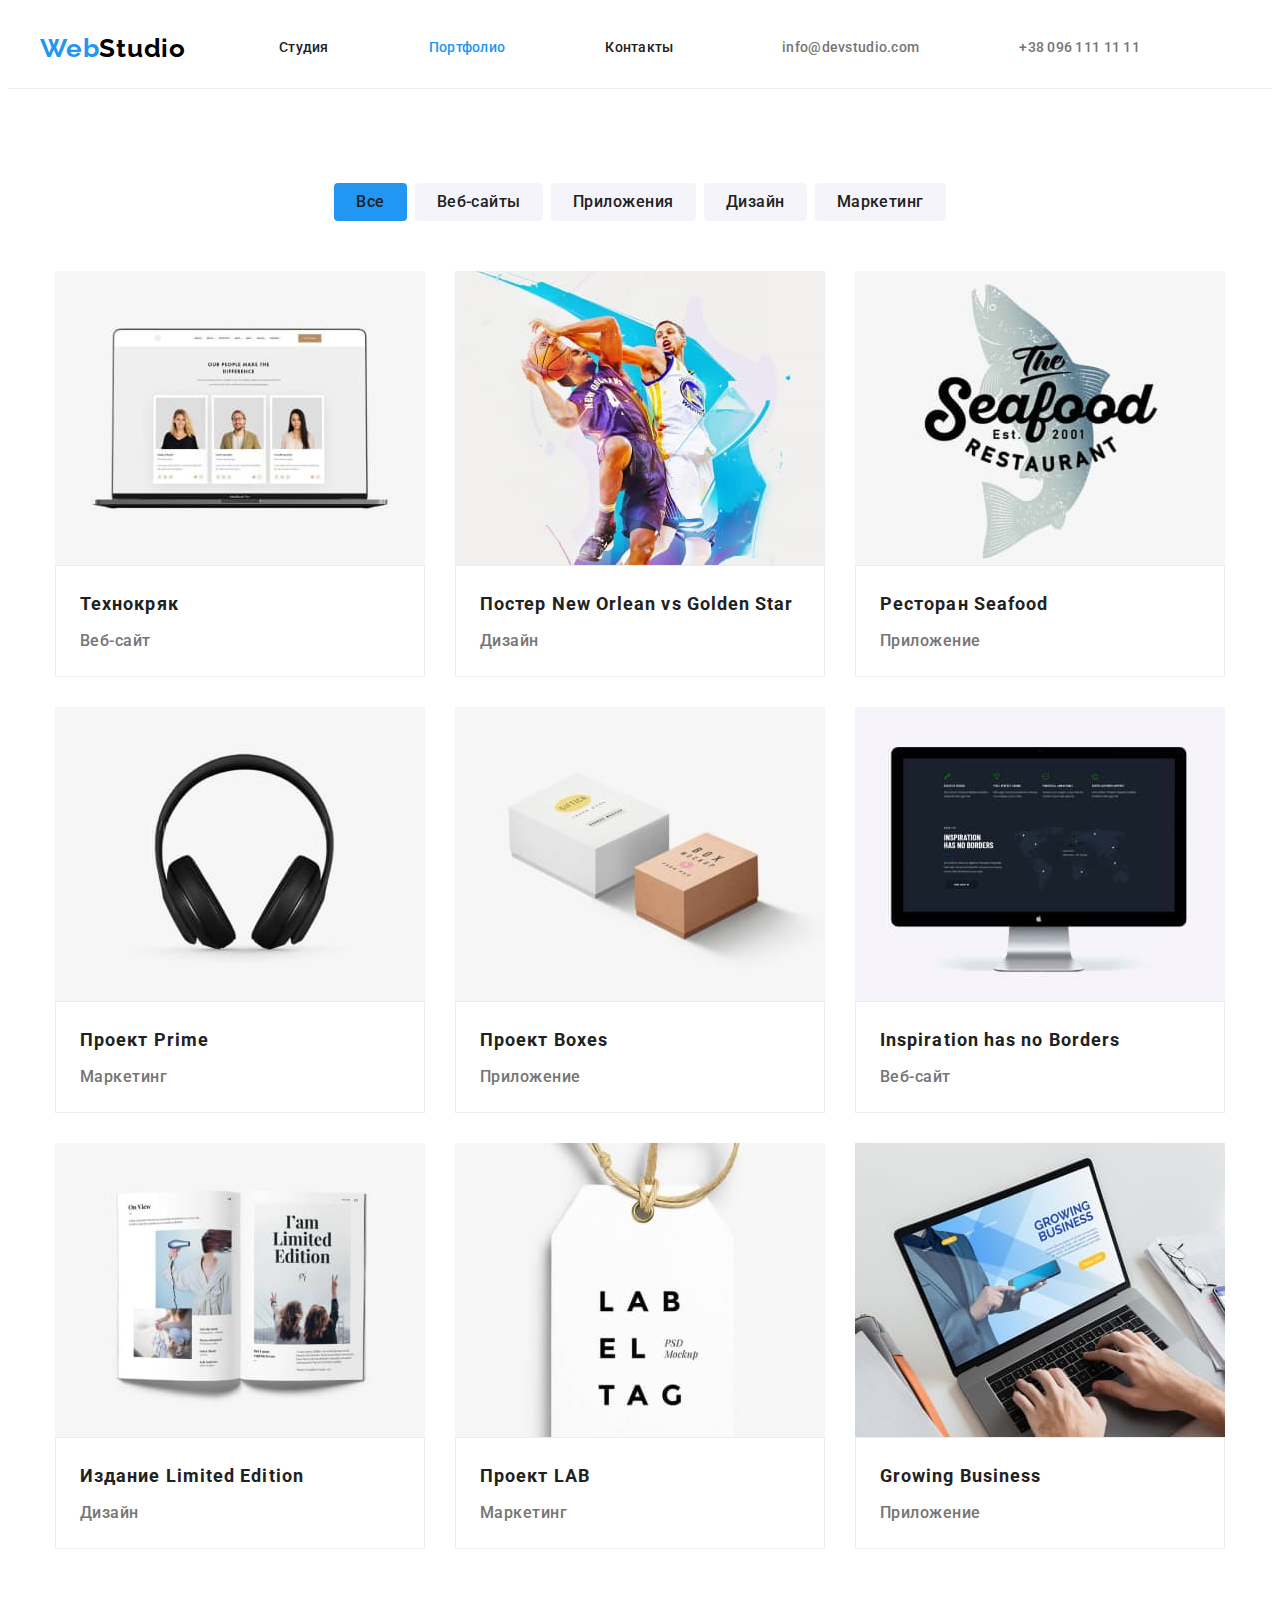
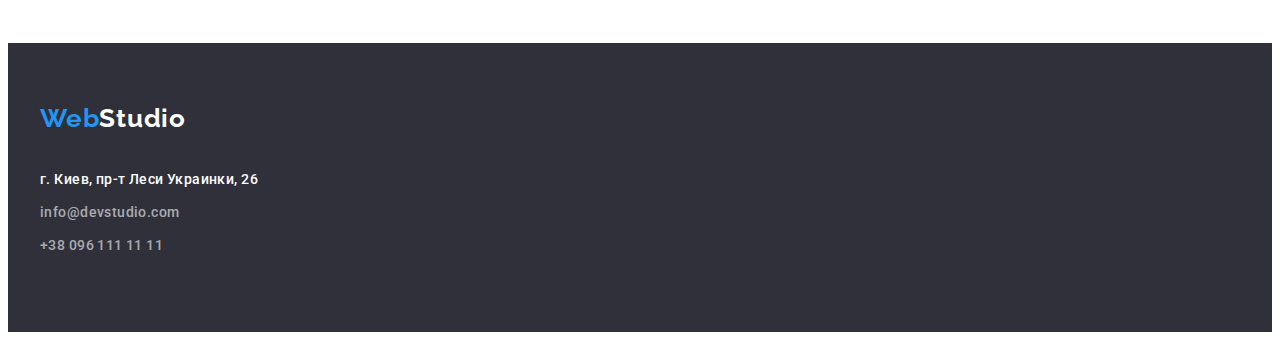
==== commit 2c51cf99: "внесены правки по ДЗ" ====
--- a/portfolio.html
+++ b/portfolio.html
@@ -20,22 +20,22 @@
             <a href="" class="logo link">Web<span class="header-logo">Studio</span></a>
             <nav class="navigation">
                 <ul class="list-item list">
-                    <li class="item link">
-                        <a class="link" href="./index.html">Студия</a>
+                    <li class="item">
+                        <a class="nav-link link" href="./index.html">Студия</a>
                     </li>
-                    <li class="item link">
-                        <a class="link current" href="./portfolio.html">Портфолио</a>
+                    <li class="item">
+                        <a class="nav-link link current" href="./portfolio.html">Портфолио</a>
                     </li>
-                    <li class="item link">
-                        <a class="link" href="">Контакты</a>
+                    <li class="item">
+                        <a class="nav-link link" href="">Контакты</a>
                     </li>
                 </ul>
             </nav>
-            <ul class="list">
-                <li class="contacts-list link">
+            <ul class="nav-list list">
+                <li class="contacts-list">
                     <a class="mail link" href="mailto:info@devstudio.com">info@devstudio.com</a>
                 </li>
-                <li class="contacts-list link">
+                <li class="contacts-list">
                     <a class="phone link" href="tel:+380961111111">+38 096 111 11 11</a>
                 </li>
             </ul>
@@ -47,72 +47,95 @@
 
     <section class="filter">
 <div class="container portfolio-container">
-            <h1 class="visually-hidden">фильтр</h1>
-            <ul class="filter-list list">
-                <li class="filter-item link">
-                    <button class="filter-button" type="button">Все</button>
-                </li>
-                <li class="filter-item link">
-                    <button class="filter-button" type="button">Веб-сайты</button>
-                </li>
-                <li class="filter-item link">
-                    <button class="filter-button" type="button">Приложения</button>
-                </li>
-                <li class="filter-item link">
-                    <button class="filter-button" type="button">Дизайн</button>
-                </li>
-                <li class="filter-item link">
-                    <button class="filter-button" type="button">Маркетинг</button>
-                </li>
-            </ul>
-            <ul class="work-examples-list list">
-                <li class="examples-item link">
-                    <img class="img-example" src="./images/portfolio/img-tehnokryak.jpg" alt="Технокряк" width="370" height="294">
-                    <h2 class="header-example">Технокряк</h2>
-                    <p class="text-example">Веб-сайт</p>
-                </li>
-                <li class="examples-item link">
-                    <img class="img-example" src="./images/portfolio/img-poster.jpg" alt="Постер New Orlean vs Golden Star" width="370" height="294">
-                    <h2 class="header-example">Постер New Orlean vs Golden Star</h2>
-                    <p class="text-example">Дизайн</p>
-                </li>
-                <li class="examples-item link">
-                    <img class="img-example" src="./images/portfolio/img-seafood.jpg" alt="Ресторан Seafood" width="370" height="294">
-                    <h2 class="header-example">Ресторан Seafood</h2>
-                    <p class="text-example">Приложение</p>
-                </li>
-                <li class="examples-item link">
-                    <img class="img-example" src="./images/portfolio/img-prime.jpg" alt="Проект Prime" width="370" height="294">
-                    <h2 class="header-example">Проект Prime</h2>
-                    <p class="text-example">Маркетинг</p>
-                </li>
-                <li class="examples-item link">
-                    <img class="img-example" src="./images/portfolio/img-boxes.jpg" alt="Проект Boxes" width="370" height="294">
-                    <h2 class="header-example">Проект Boxes</h2>
-                    <p class="text-example">Приложение</p>
-                </li>
-                <li class="examples-item link">
-                    <img class="img-example" src="./images/portfolio/img-inspirationhasnoborders.jpg" alt="Inspiration has no Borders" width="370"
-                        height="294">
-                    <h2 class="header-example">Inspiration has no Borders</h2>
-                    <p class="text-example">Веб-сайт</p>
-                </li>
-                <li class="examples-item link">
-                    <img class="img-example" src="./images/portfolio/img-limitededition.jpg" alt="НИздание Limited Edition" width="370" height="294">
-                    <h2 class="header-example">Издание Limited Edition</h2>
-                    <p class="text-example">Дизайн</p>
-                </li>
-                <li class="examples-item link">
-                    <img class="img-example" src="./images/portfolio/img-lab.jpg" alt="Проект LAB" width="370" height="294">
-                    <h2 class="header-example">Проект LAB</h2>
-                    <p class="text-example">Маркетинг</p>
-                </li>
-                <li class="examples-item link">
-                    <img class="img-example" src="./images/portfolio/img-growingbusiness.jpg" alt="Growing Business" width="370" height="294">
-                    <h2 class="header-example">Growing Business</h2>
-                    <p class="text-example">Приложение</p>
-                </li>
-            </ul>
+    <h1 class="visually-hidden">фильтр</h1>
+    <ul class="filter-list list filter-portfolio">
+        <li class="filter-item link">
+            <button class="filter-button button-active" type="button">Все</button>
+        </li>
+        <li class="filter-item link">
+            <button class="filter-button" type="button">Веб-сайты</button>
+        </li>
+        <li class="filter-item link">
+            <button class="filter-button" type="button">Приложения</button>
+        </li>
+        <li class="filter-item link">
+            <button class="filter-button" type="button">Дизайн</button>
+        </li>
+        <li class="filter-item link">
+            <button class="filter-button" type="button">Маркетинг</button>
+        </li>
+    </ul>
+    <ul class="work-examples-list list filter-portfolio">
+        <li class="examples-item link">
+            <img class="img-example" src="./images/portfolio/img-tehnokryak.jpg" alt="Технокряк" width="370"
+                height="294">
+            <div class="work-name">
+                <h2 class="header-example">Технокряк</h2>
+                <p class="text-example">Веб-сайт</p>
+            </div>
+        </li>
+        <li class="examples-item link">
+            <img class="img-example" src="./images/portfolio/img-poster.jpg" alt="Постер New Orlean vs Golden Star"
+                width="370" height="294">
+            <div class="work-name">
+                <h2 class="header-example">Постер New Orlean vs Golden Star</h2>
+                <p class="text-example">Дизайн</p>
+            </div>
+        </li>
+        <li class="examples-item link">
+            <img class="img-example" src="./images/portfolio/img-seafood.jpg" alt="Ресторан Seafood" width="370"
+                height="294">
+            <div class="work-name">
+                <h2 class="header-example">Ресторан Seafood</h2>
+                <p class="text-example">Приложение</p>
+            </div>
+        </li>
+        <li class="examples-item link">
+            <img class="img-example" src="./images/portfolio/img-prime.jpg" alt="Проект Prime" width="370" height="294">
+            <div class="work-name">
+                <h2 class="header-example">Проект Prime</h2>
+                <p class="text-example">Маркетинг</p>
+            </div>
+        </li>
+        <li class="examples-item link">
+            <img class="img-example" src="./images/portfolio/img-boxes.jpg" alt="Проект Boxes" width="370" height="294">
+            <div class="work-name">
+                <h2 class="header-example">Проект Boxes</h2>
+                <p class="text-example">Приложение</p>
+            </div>
+        </li>
+        <li class="examples-item link">
+            <img class="img-example" src="./images/portfolio/img-inspirationhasnoborders.jpg"
+                alt="Inspiration has no Borders" width="370" height="294">
+            <div class="work-name">
+                <h2 class="header-example">Inspiration has no Borders</h2>
+                <p class="text-example">Веб-сайт</p>
+            </div>
+        </li>
+        <li class="examples-item link">
+            <img class="img-example" src="./images/portfolio/img-limitededition.jpg" alt="НИздание Limited Edition"
+                width="370" height="294">
+            <div class="work-name">
+                <h2 class="header-example">Издание Limited Edition</h2>
+                <p class="text-example">Дизайн</p>
+            </div>
+        </li>
+        <li class="examples-item link">
+            <img class="img-example" src="./images/portfolio/img-lab.jpg" alt="Проект LAB" width="370" height="294">
+            <div class="work-name">
+                <h2 class="header-example">Проект LAB</h2>
+                <p class="text-example">Маркетинг</p>
+            </div>
+        </li>
+        <li class="examples-item link">
+            <img class="img-example" src="./images/portfolio/img-growingbusiness.jpg" alt="Growing Business" width="370"
+                height="294">
+            <div class="work-name">
+                <h2 class="header-example">Growing Business</h2>
+                <p class="text-example">Приложение</p>
+            </div>
+        </li>
+    </ul>
 </div>
     </section>  
 </main>  
--- a/css/styles.css
+++ b/css/styles.css
@@ -40,10 +40,7 @@
 address {
     font-style: normal;
 }
-.link {
-    text-decoration: none;
-    color: inherit;
-}
+
 .visually-hidden {
     position: absolute;
     width: 1px;
@@ -67,48 +64,61 @@
     padding-top: 94px;
     padding-bottom: 94px;
 }
+
 /* навигация */
 
-.logo {
+
+.header-logo {
     font-family: var(--secondary-font);
     font-weight: 700;
     font-size: 26px;
     line-height: 1.19;
     letter-spacing: 0.03em;
 
-    color: var(--accent-txt-cl);
-}
-.header-logo {
-    font-family: var(--secondary-font);
-    font-weight: 700;
-    font-size: 26px;
-    line-height: 1.19;
-    letter-spacing: 0.03em;
-
     color: var(--next1-txt-cl);
+}
+.header {
+    border-bottom: 1px solid var(--border-cl);
+}
+.nav-link {
+    padding-top: 32px;
+    padding-bottom: 32px;
+}
+.link {
+    text-decoration: none;
+    color: inherit;
+    list-style: none;
+    font-weight: 500;
+    font-size: 14px;
+    line-height: 1.14;
+    letter-spacing: 0.02em;
+    margin-right: 50px;
+    display: block;
+}
+.link-item {
+    text-decoration: none;
+    color: inherit;
+    padding-top: 32;
+    padding-bottom: 32;
+    font-weight: 500;
+    font-size: 14px;
+    line-height: 1.14;
+    letter-spacing: 0.02em;
+    margin-right: 50px;
+    display: block;
 }
 .item {
     font-weight: 500;
     font-size: 14px;
     line-height: 1.14;
     letter-spacing: 0.02em;
-
-    color: var(--secondary-txt-cl);
-}
-.item {
     margin-right: 50px;
     display: block;
-}
-.link {
-    padding-top: 32;
-    padding-bottom: 32;
+
+    color: var(--secondary-txt-cl);
 }
 .item:last-child {
     margin-right: 0;
-}
-.list-item{
-    display: flex;
-    align-items: center;
 }
 .current {
     color: var(--accent-txt-cl);
@@ -117,16 +127,16 @@
 .link:focus {
     color: var(--accent-txt-cl);
 }
-.list {
+.nav-list,
+.list{
     display: flex;
     align-items: center;
-    margin-right: 0;
     list-style: none;
     padding: 0;
     margin: 0;
     margin-left: auto;
 }
-.list:last-child {
+.nav-list:last-child {
     margin-right: 0;
 }
 .contacts-list{
@@ -136,25 +146,13 @@
     display: flex;
     align-items: center;
 }
-.logo{
-    margin-right: 93px;
-}
-.header {
-    border-bottom: 1px solid var(--border-cl);
-}
 
 /* контакты */
 
 .mail,
 .phone {
-    display: block;
-    padding-top: 32;
-    padding-bottom: 32;
-
-    font-weight: 500;
-    font-size: 14px;
-    line-height: 1.14;
-    letter-spacing: 0.02em;
+    padding-top: 32px;
+    padding-bottom: 32px;
 
     color: var(--main-txt-cl);
 }
@@ -162,11 +160,14 @@
 /* основная часть */
 /* hero */
 .hero {
-    background-color: var(--secondary-bg-cl) ;
+    background-color: var(--secondary-bg-cl);
+    padding-top: 200px;
+    padding-bottom: 200px;
 }
 .title-first {
     margin: 0 auto;
     margin-bottom: 30px;
+    width: 696px;
 
     font-weight: 900;
     font-size: 44px;
@@ -178,7 +179,6 @@
     color: var(--next2-txt-cl);
 }
 .button {
-
     padding: 10px 32px;
     min-width: 200px;
     min-height: 50px;
@@ -194,6 +194,7 @@
     align-items: center;
     text-align: center;
     letter-spacing: 0.06em;
+    
 
     color: var(--next2-txt-cl);
     background-color: var(--accent-bg-cl);
@@ -205,19 +206,7 @@
 .button:focus {
     background-color: #188CE8;
 }
-.hero-container{
-    display: block;
-
-    text-align: center;
-    flex-direction:column;
-    justify-content:center;
-    padding-top: 200px;
-    padding-bottom: 200px;
-}
-.hero .title-first{
-    width: 696px;
-    margin-bottom: 30px;
-}
+
 /* особенности */
 
 .title-third {
@@ -226,34 +215,29 @@
     line-height: 1.14;
     letter-spacing: 0.03em;
     text-transform: uppercase;
+    width: 270px;
+    margin-bottom: 10px;
 
     color: var(--secondary-txt-cl);
 }
 .features-text {
     font-size: 14px;
+    line-height: 1.71;
     letter-spacing: 0.03em;
     color: var(--main-txt-cl);
 }
 .features-container {
     display: block;
 }
-.features .features-list {
-    display: flex;
-}
-.features .features-item {
+.features-list {
+    display: flex;
+}
+.features-item {
     margin-right: 30px;
-}
-.features .features-item:last-child {
-    margin-right: 0;
-}
-.features-item {
     width: 270px;
 }
-.title-third {
-    width: 270px;
-}
-.features .title-third {
-    margin-bottom: 10px;
+.features-item:last-child {
+    margin-right: 0;
 }
 
 /* виды работ */
@@ -271,13 +255,10 @@
 .work-container {
     display: block;
 }
-.list {
-    display: flex;
-}
-.work-description .work-item {
+.work-item {
     margin-right: 30px;
 }
-.work-description .work-item:last-child {
+.work-item:last-child {
     margin-right: 0;
 }
 
@@ -286,31 +267,13 @@
 .employees-container {
     display: block;
 }
-.employees .team{
-    margin-bottom: 50px;
-}
-.list {
-    display: flex;
-}
-.employees .team-item {
-    margin-right: 30px;
-}
-.employees .team-item:last-child {
-    margin-right: 0;
-}
-.employees .team-item{
-    display: block;
-}
-.img-team {
-    margin-bottom: 30px;
-}
-.title-item {
-    margin-bottom: 10px;
-}
-.team-text {
-    margin-bottom: 30px;
-}
-
+.team-item:last-child {
+    margin-right: 0;
+}
+.team-name {
+    display: block;
+    padding: 30px 10px 30px 10px;
+}
 .employees {
     background-color: var(--next1-bg-cl);
 }
@@ -320,6 +283,7 @@
     line-height: 1.17;
     text-align: center;
     letter-spacing: 0.03em;
+    margin-bottom: 50px;
 
     color: var(--secondary-txt-cl);
 }
@@ -329,6 +293,7 @@
     line-height: 1.19;
     text-align: center;
     letter-spacing: 0.03em;
+    margin-bottom: 10px;
 
     color: var(--secondary-txt-cl);
 }
@@ -340,9 +305,28 @@
 
     color: var(--main-txt-cl);
 }
+.team-item {
+    background-color: var(--main-bg-cl);
+    
+    box-shadow: 0px 1px 3px rgba(0, 0, 0, 0.12),
+    0px 1px 1px rgba(0, 0, 0, 0.14),
+    0px 2px 1px rgba(0, 0, 0, 0.2);
+    border-radius: 0px 0px 4px 4px;
+    margin-right: 30px;
+}
 
 /* футер */
 
+.logo {
+    font-family: var(--secondary-font);
+    font-weight: 700;
+    font-size: 26px;
+    line-height: 1.19;
+    letter-spacing: 0.03em;
+    margin-right: 93px;
+
+    color: var(--accent-txt-cl);
+}
 .logo-contacts {
     padding-top: 60px;
     padding-bottom: 60px;
@@ -374,32 +358,29 @@
 .logo-contacts .footer-container {
     display: block;
 }
-
 .logo-contacts .logo{
     margin-bottom: 20px;
     display: inline-block;
-    
-}
-.logo-contacts .footer-link {
-    display: block;
-    max-width: 231px;
 }
 .logo-contacts .footer-link {
     margin-bottom: 9px;
 }
+.logo-contacts .footer-link:last-child{
+    margin-bottom: 0;
+}
 .footer-list {
     padding: 0;
 }
 
-
-
 /* Portfolio */
+
 .portfolio-container {
     display: block;
 }
 .filter-list {
-    margin-bottom: 34px;
-}
+    margin-bottom: 50px;
+}
+
 /* кнопки фильтра */
 
 .filter-button {
@@ -407,19 +388,25 @@
     font-style: normal;
     font-weight: 500;
     font-size: 16px;
-    line-height: 1.62;
+    line-height: 1.63;
     text-align: center;
     letter-spacing: 0.03em;
 
     color: var(--secondary-txt-cl);
     background-color: var(--next1-bg-cl);
     cursor: pointer;
+    padding: 6px 22px;
+    border: none;
+    border-radius: 4px;
 }
 .filter-button:hover,
 .filter-button:focus {
     background-color: var(--accent-bg-cl);
     color: #FFFFFF;
 }
+.button-active {
+    background-color: var(--accent-bg-cl);
+}
 .filter-item {
     font-family: inherit;
 }
@@ -427,7 +414,7 @@
     padding-top: 94px;
     padding-bottom: 94px;
 }
-.filter .filter-list{
+.filter-portfolio{
     display: flex;
     align-items: center;
     justify-content: center;
@@ -438,20 +425,12 @@
 .filter .filter-item:last-child {
     margin-right: 0;
 }
-.filter-button{
-    padding: 6px 22px;
-    border: none;
-    border-radius: 4px;
-}
-.filter .work-examples-list{
+
+/* примеры работ */
+
+.filter .work-examples-list {
     display: flex;
     flex-wrap: wrap;
-}
-
-/* примеры работ */
-
-.examples-item {
-    background-color: var(--main-bg-cl);
 }
 .header-example {
     font-weight: 700;
@@ -460,6 +439,7 @@
     letter-spacing: 0.06em;
 
     color: var(--secondary-txt-cl);
+    margin-bottom: 4px;
 }
 .text-example {
     font-size: 16px;
@@ -472,35 +452,27 @@
     display: block;
     width: 370px;
     align-items: center;
-    border: 1px solid var(--border-cl);
-    /* height: 404px; */
-    /* padding: 30px; */
+    
     margin-right: 30px;
     margin-bottom: 30px;
-    /* margin-left: 0;
-    margin-top: ; */
-}
-
+}
+.work-name{
+    display: block;
+    padding: 20px 24px 20px 24px;
+    border: 1px solid var(--border-cl);
+    background-color: var(--main-bg-cl);
+}
 .examples-item:nth-of-type(3n) {
     margin-right: 0;
-    /* margin-bottom: 0; */
-}
-
+}
+.examples-item:nth-last-child(-n+3){
+    margin-bottom: 0;
+}
 .work-examples-list {
     flex-basis: calc((100% - 30px) / 3);
 }
 
-.img-example {
-    margin-bottom: 20px;
-}
-
-.header-example {
-    margin-bottom: 4px;
-    margin-left: 24px;
-}
-
-.text-example {
-    margin-bottom: 20px;
-    margin-left: 24px;
-}
-
+
+
+
+
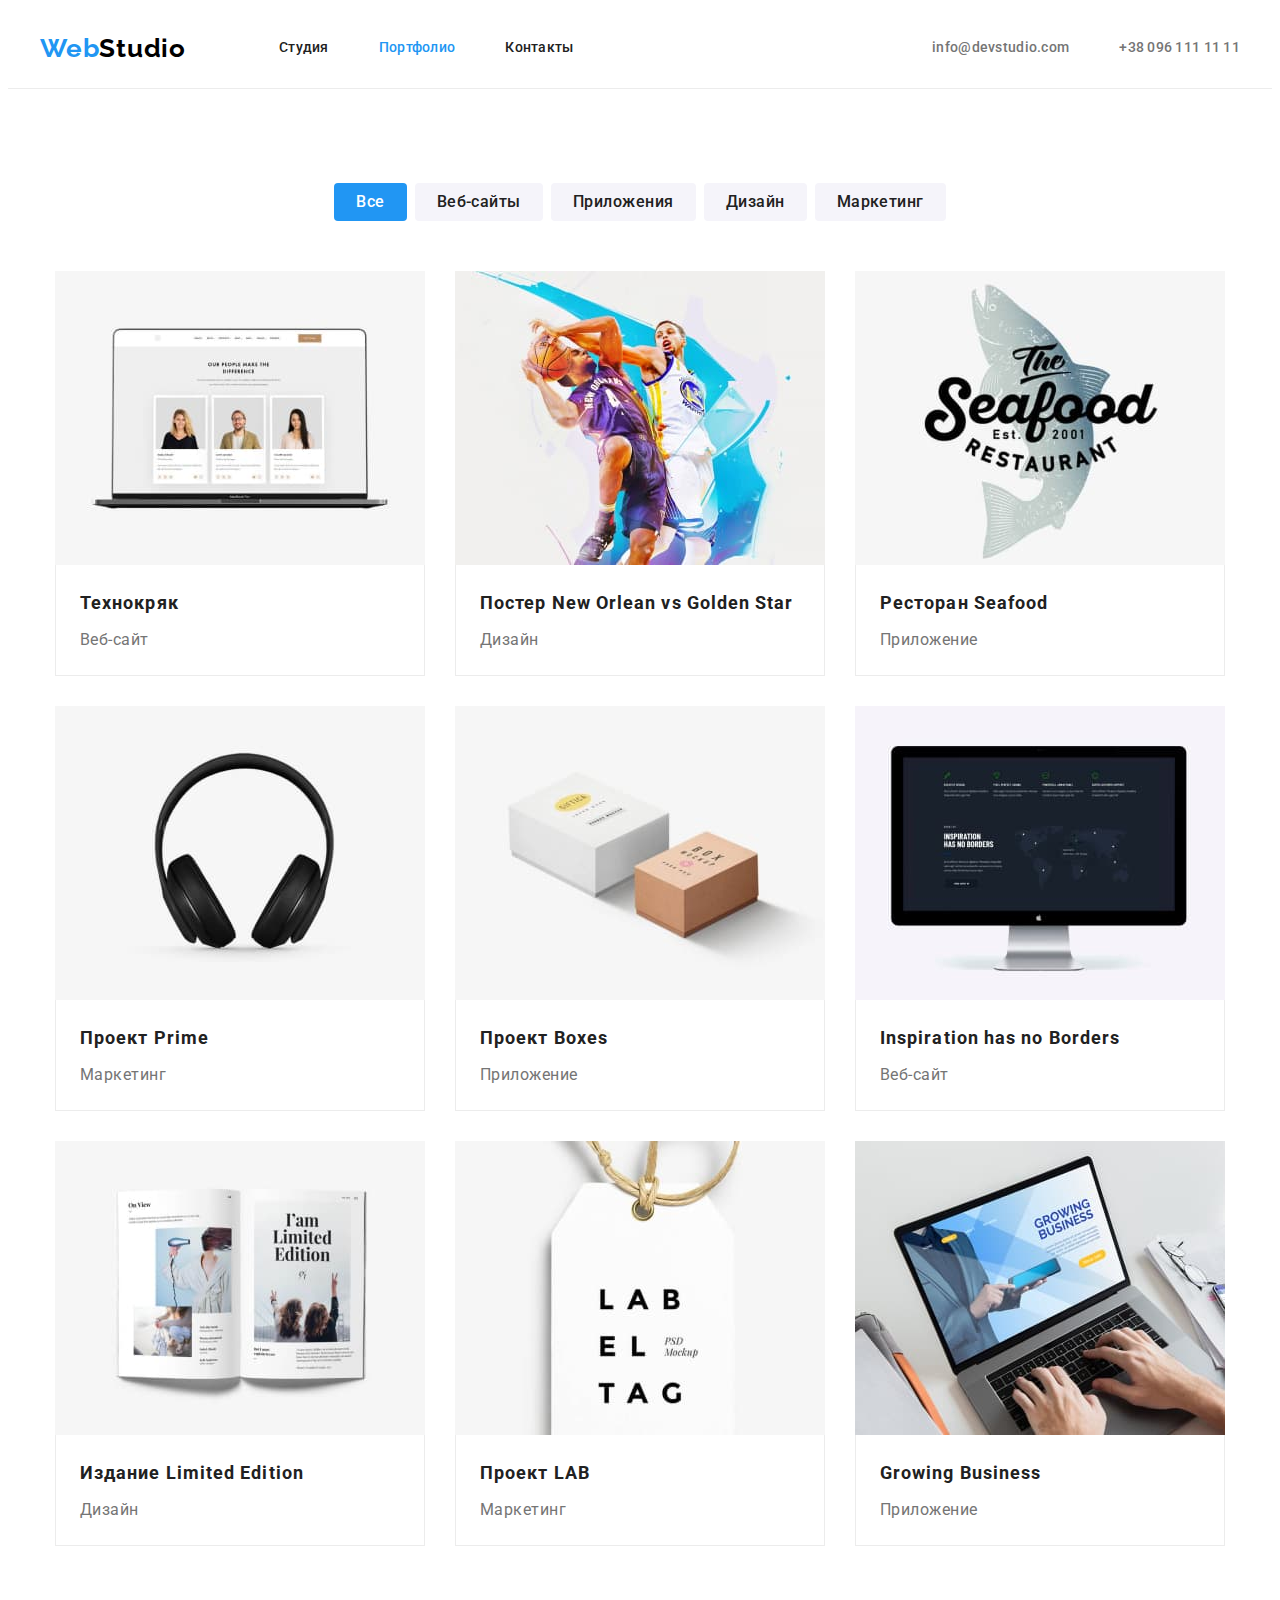
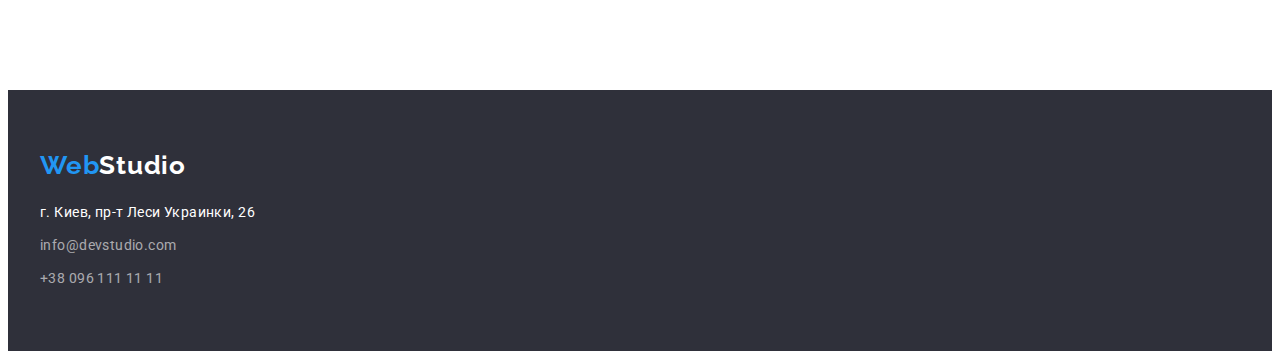
==== commit 33415344: "внесены правки по ошибкам ДЗ 3" ====
--- a/portfolio.html
+++ b/portfolio.html
@@ -141,14 +141,23 @@
 </main>  
 <footer class="logo-contacts">
         <div class="container footer-container">
-            <a href="" class="logo link">Web<span class="footer-logo">Studio</span> </a>
+            <a href="" class="logo link">Web<span class="footer-logo">Studio</span>
+            </a>
             <address class="footer-address">
-                <ul class="footer-contacts footer-list">
-                    <li class="link footer-link"><a class="contacts-link link" href="https://goo.gl/maps/XvVAJL7zwZZcy64VA"
-                            target="_blank" rel="noopener nofollow noreferrer">г. Киев, пр-т Леси Украинки, 26</a></li>
-                    <li class="link footer-link"><a class="contacts-list link"
-                            href="mailto:info@devstudio.com">info@devstudio.com</a></li>
-                    <li class="link footer-link"><a class="contacts-list link" href="tel:+380961111111">+38 096 111 11 11</a>
+                <ul class="footer-contacts footer-list list">
+                    <li class="link footer-link">
+                        <a class="contacts-link link" href="https://goo.gl/maps/XvVAJL7zwZZcy64VA"
+                            target="_blank" rel="noopener nofollow noreferrer">г. Киев, пр-т Леси Украинки, 26
+                        </a>
+                        </li>
+                    <li class="link footer-link">
+                        <a class="contacts-list link"
+                            href="mailto:info@devstudio.com">info@devstudio.com
+                        </a>
+                        </li>
+                    <li class="link footer-link">
+                        <a class="contacts-list link" href="tel:+380961111111">+38 096 111 11 11
+                        </a>
                     </li>
                 </ul>
             </address>
--- a/css/styles.css
+++ b/css/styles.css
@@ -60,65 +60,69 @@
     padding-right: 15px;
     margin: 0 auto;
 }
-.section {
+.section{
     padding-top: 94px;
     padding-bottom: 94px;
 }
-
-/* навигация */
-
-
-.header-logo {
-    font-family: var(--secondary-font);
-    font-weight: 700;
-    font-size: 26px;
-    line-height: 1.19;
-    letter-spacing: 0.03em;
-
-    color: var(--next1-txt-cl);
-}
-.header {
-    border-bottom: 1px solid var(--border-cl);
-}
-.nav-link {
-    padding-top: 32px;
-    padding-bottom: 32px;
+.list {
+    list-style: none;
+    padding-left: 0;
+    margin: 0;
 }
 .link {
     text-decoration: none;
     color: inherit;
-    list-style: none;
+}
+.work-description{
+    padding-top: 0;
+}
+/* навигация */
+
+.header-container {
+    display: flex;
+    align-items: center;
+}
+.header-logo {
+    font-family: var(--secondary-font);
+    font-weight: 700;
+    font-size: 26px;
+    line-height: 1.19;
+    letter-spacing: 0.03em;
+
+    color: var(--next1-txt-cl);
+}
+.logo {
+    font-family: var(--secondary-font);
+    font-weight: 700;
+    font-size: 26px;
+    line-height: 1.19;
+    letter-spacing: 0.03em;
+    margin-right: 93px;
+
+    color: var(--accent-txt-cl);
+}
+.header {
+    border-bottom: 1px solid var(--border-cl);
+}
+.list-item {
+    display: flex;
+}
+.item {
+    margin-right: 50px;
+}
+.item:last-child {
+    margin-right: 0;
+}
+.nav-link {
+    display: block;
+    padding-top: 32px;
+    padding-bottom: 32px;
+
     font-weight: 500;
     font-size: 14px;
     line-height: 1.14;
     letter-spacing: 0.02em;
-    margin-right: 50px;
-    display: block;
-}
-.link-item {
-    text-decoration: none;
-    color: inherit;
-    padding-top: 32;
-    padding-bottom: 32;
-    font-weight: 500;
-    font-size: 14px;
-    line-height: 1.14;
-    letter-spacing: 0.02em;
-    margin-right: 50px;
-    display: block;
-}
-.item {
-    font-weight: 500;
-    font-size: 14px;
-    line-height: 1.14;
-    letter-spacing: 0.02em;
-    margin-right: 50px;
-    display: block;
-
-    color: var(--secondary-txt-cl);
-}
-.item:last-child {
-    margin-right: 0;
+    color: var(--secondary-txt-cl)
 }
 .current {
     color: var(--accent-txt-cl);
@@ -127,30 +131,22 @@
 .link:focus {
     color: var(--accent-txt-cl);
 }
-.nav-list,
-.list{
-    display: flex;
-    align-items: center;
-    list-style: none;
-    padding: 0;
-    margin: 0;
+.nav-list{
+    display: flex;
     margin-left: auto;
 }
-.nav-list:last-child {
+.contacts-list:last-child {
     margin-right: 0;
 }
 .contacts-list{
     margin-right: 50px;
 }
-.header-container {
-    display: flex;
-    align-items: center;
-}
-
-/* контакты */
-
 .mail,
 .phone {
+    font-weight: 500;
+    font-size: 14px;
+    line-height: 1.14;
+    letter-spacing: 0.02em;
     padding-top: 32px;
     padding-bottom: 32px;
 
@@ -255,6 +251,9 @@
 .work-container {
     display: block;
 }
+.work-list {
+    display: flex;
+}
 .work-item {
     margin-right: 30px;
 }
@@ -264,8 +263,9 @@
 
 /* команда */
 
-.employees-container {
-    display: block;
+
+.team-list {
+    display: flex;
 }
 .team-item:last-child {
     margin-right: 0;
@@ -317,16 +317,7 @@
 
 /* футер */
 
-.logo {
-    font-family: var(--secondary-font);
-    font-weight: 700;
-    font-size: 26px;
-    line-height: 1.19;
-    letter-spacing: 0.03em;
-    margin-right: 93px;
-
-    color: var(--accent-txt-cl);
-}
+
 .logo-contacts {
     padding-top: 60px;
     padding-bottom: 60px;
@@ -362,11 +353,11 @@
     margin-bottom: 20px;
     display: inline-block;
 }
-.logo-contacts .footer-link {
+.footer-link:last-child {
+    margin-bottom: 0;
+}
+.footer-link {
     margin-bottom: 9px;
-}
-.logo-contacts .footer-link:last-child{
-    margin-bottom: 0;
 }
 .footer-list {
     padding: 0;
@@ -376,9 +367,6 @@
 
 .portfolio-container {
     display: block;
-}
-.filter-list {
-    margin-bottom: 50px;
 }
 
 /* кнопки фильтра */
@@ -406,17 +394,16 @@
 }
 .button-active {
     background-color: var(--accent-bg-cl);
-}
-.filter-item {
-    font-family: inherit;
-}
+    color: var(--next2-txt-cl);
+}
+
 .filter{
     padding-top: 94px;
     padding-bottom: 94px;
 }
 .filter-portfolio{
     display: flex;
-    align-items: center;
+    margin-bottom: 50px;
     justify-content: center;
 }
 .filter .filter-item{
@@ -457,9 +444,9 @@
     margin-bottom: 30px;
 }
 .work-name{
-    display: block;
     padding: 20px 24px 20px 24px;
     border: 1px solid var(--border-cl);
+    border-top: none;
     background-color: var(--main-bg-cl);
 }
 .examples-item:nth-of-type(3n) {
